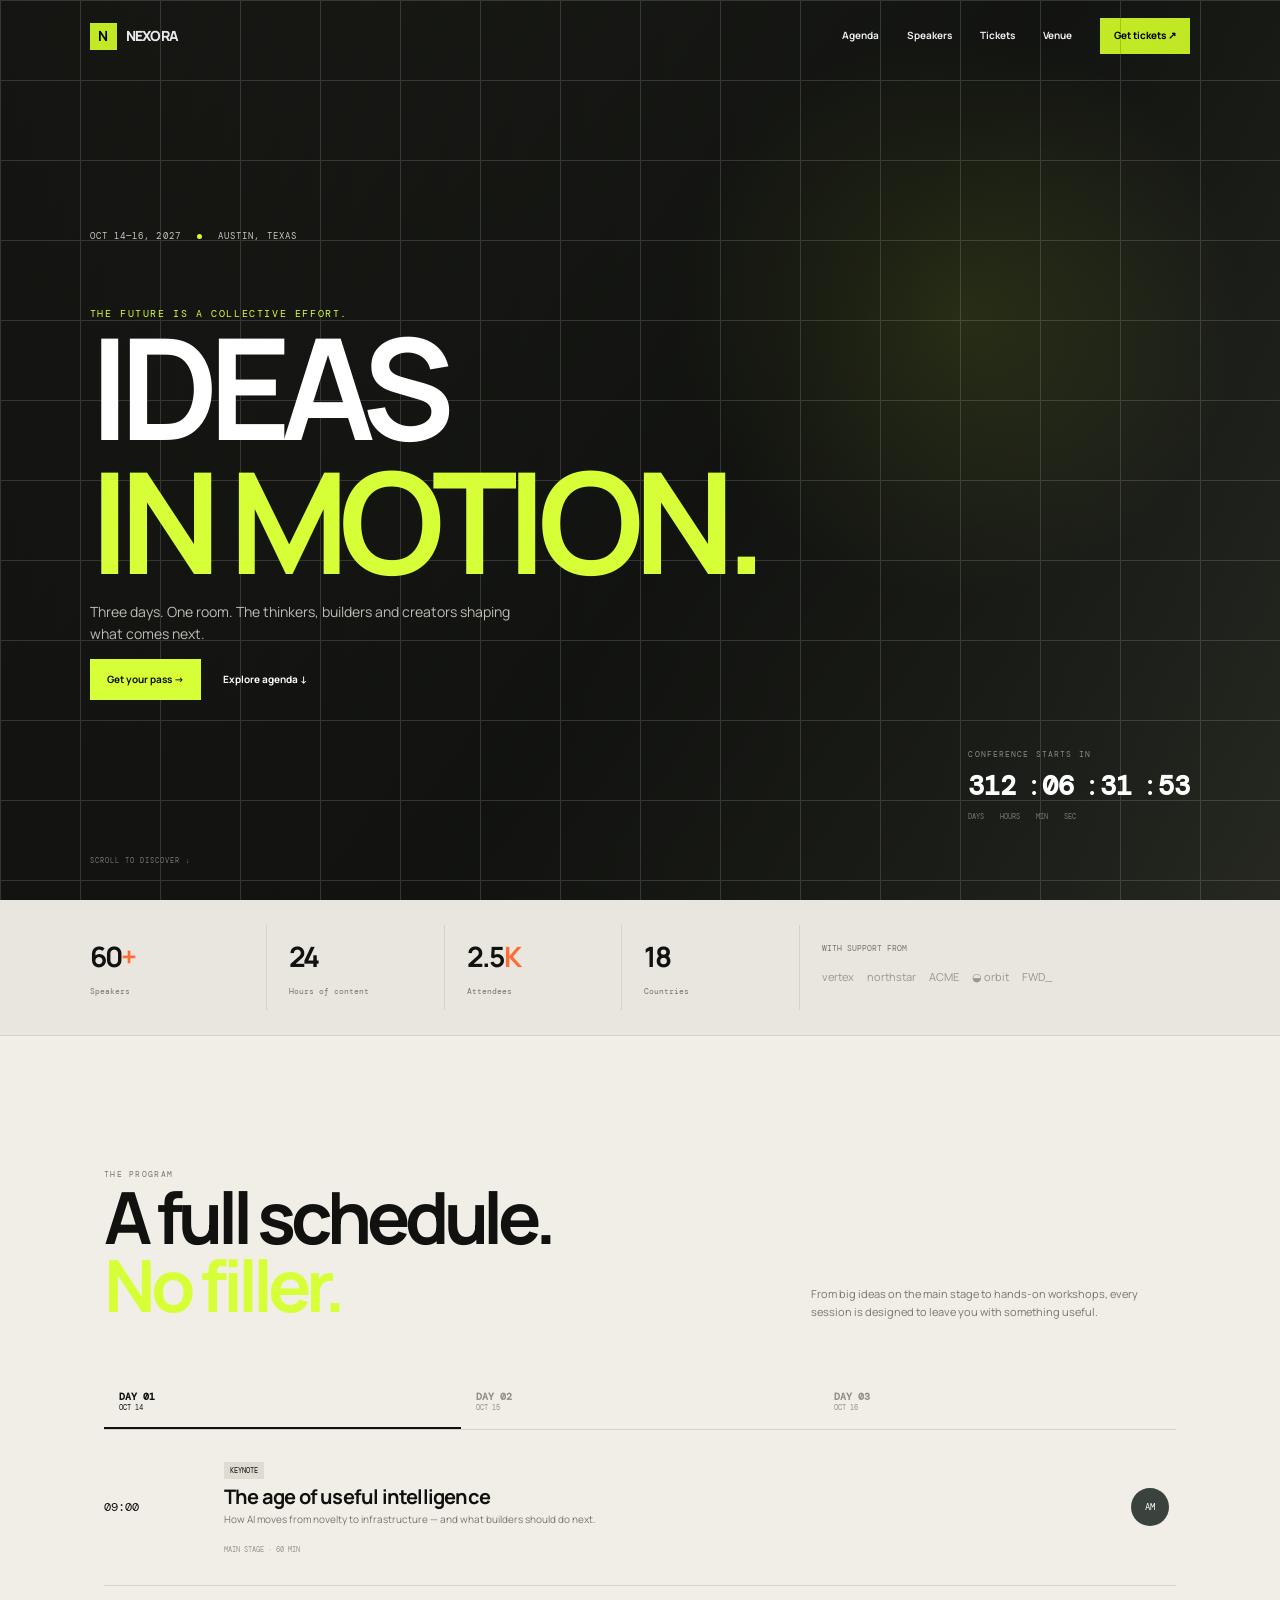
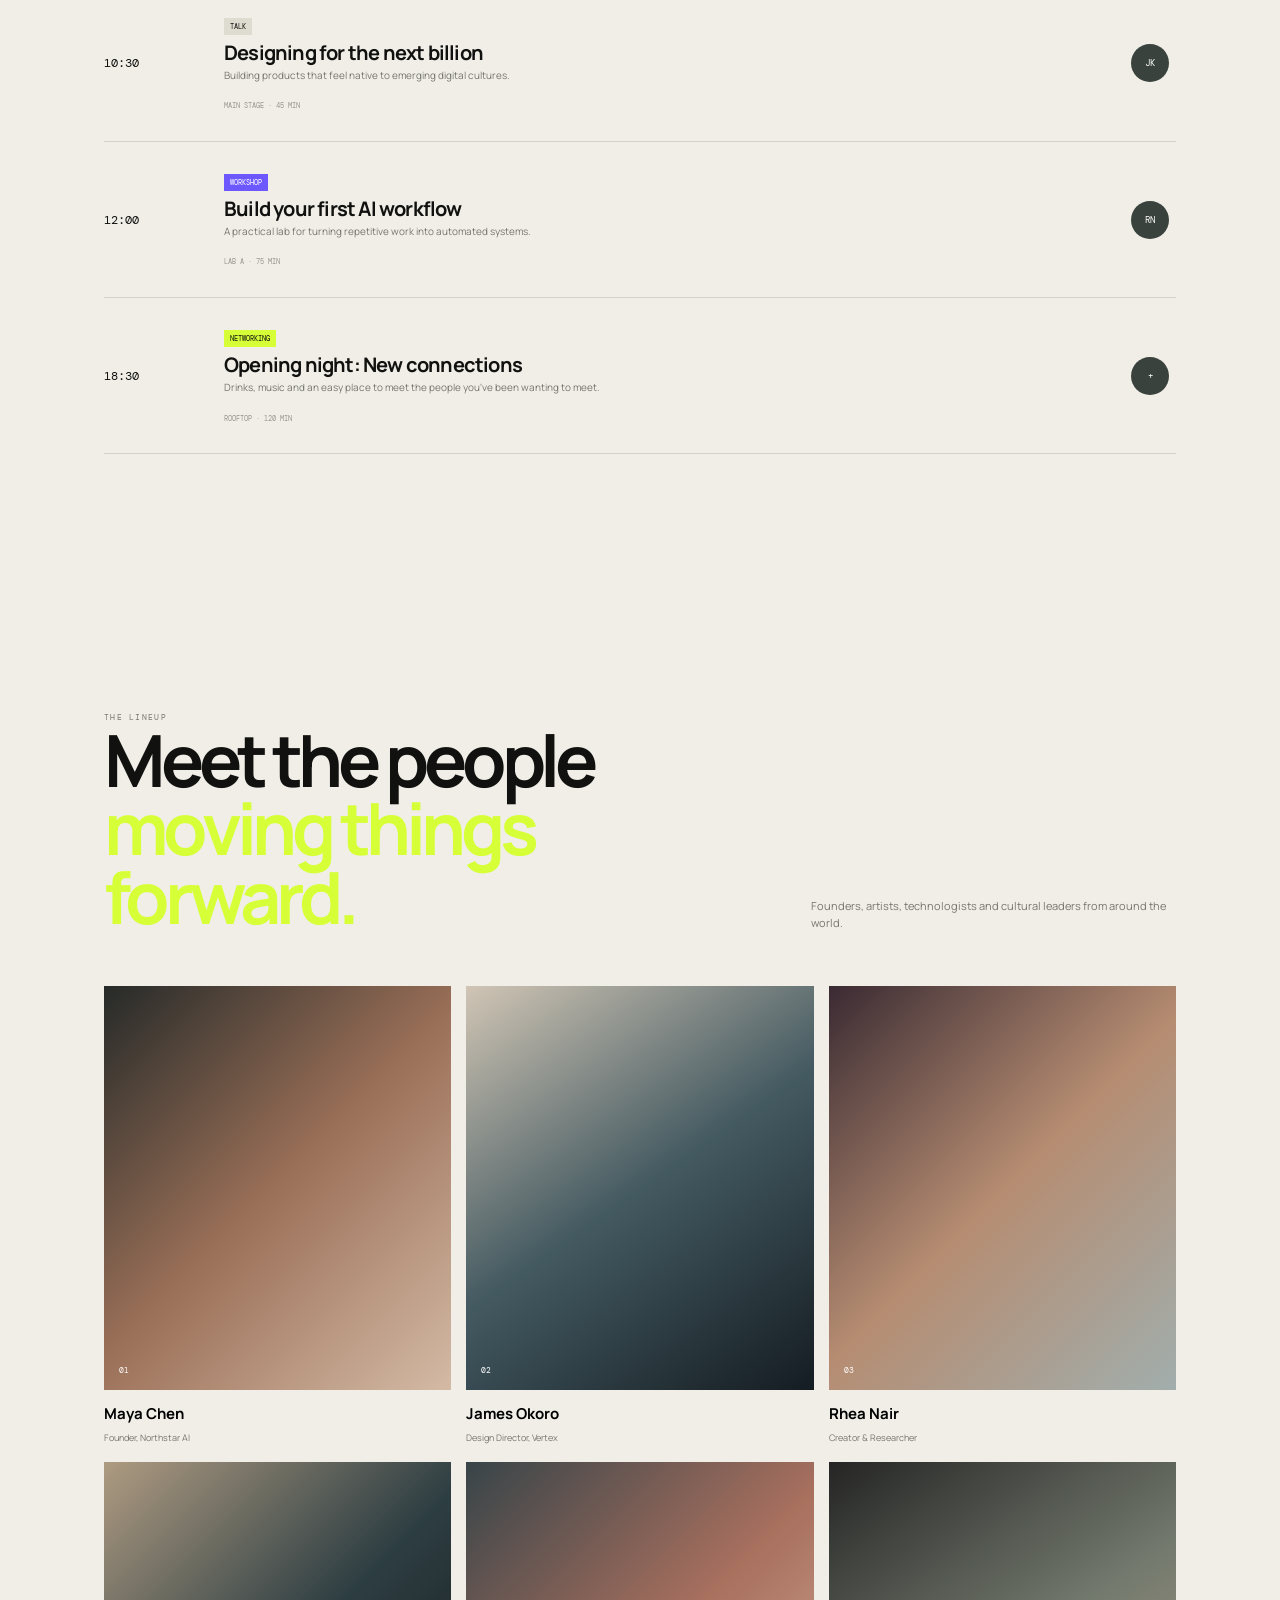
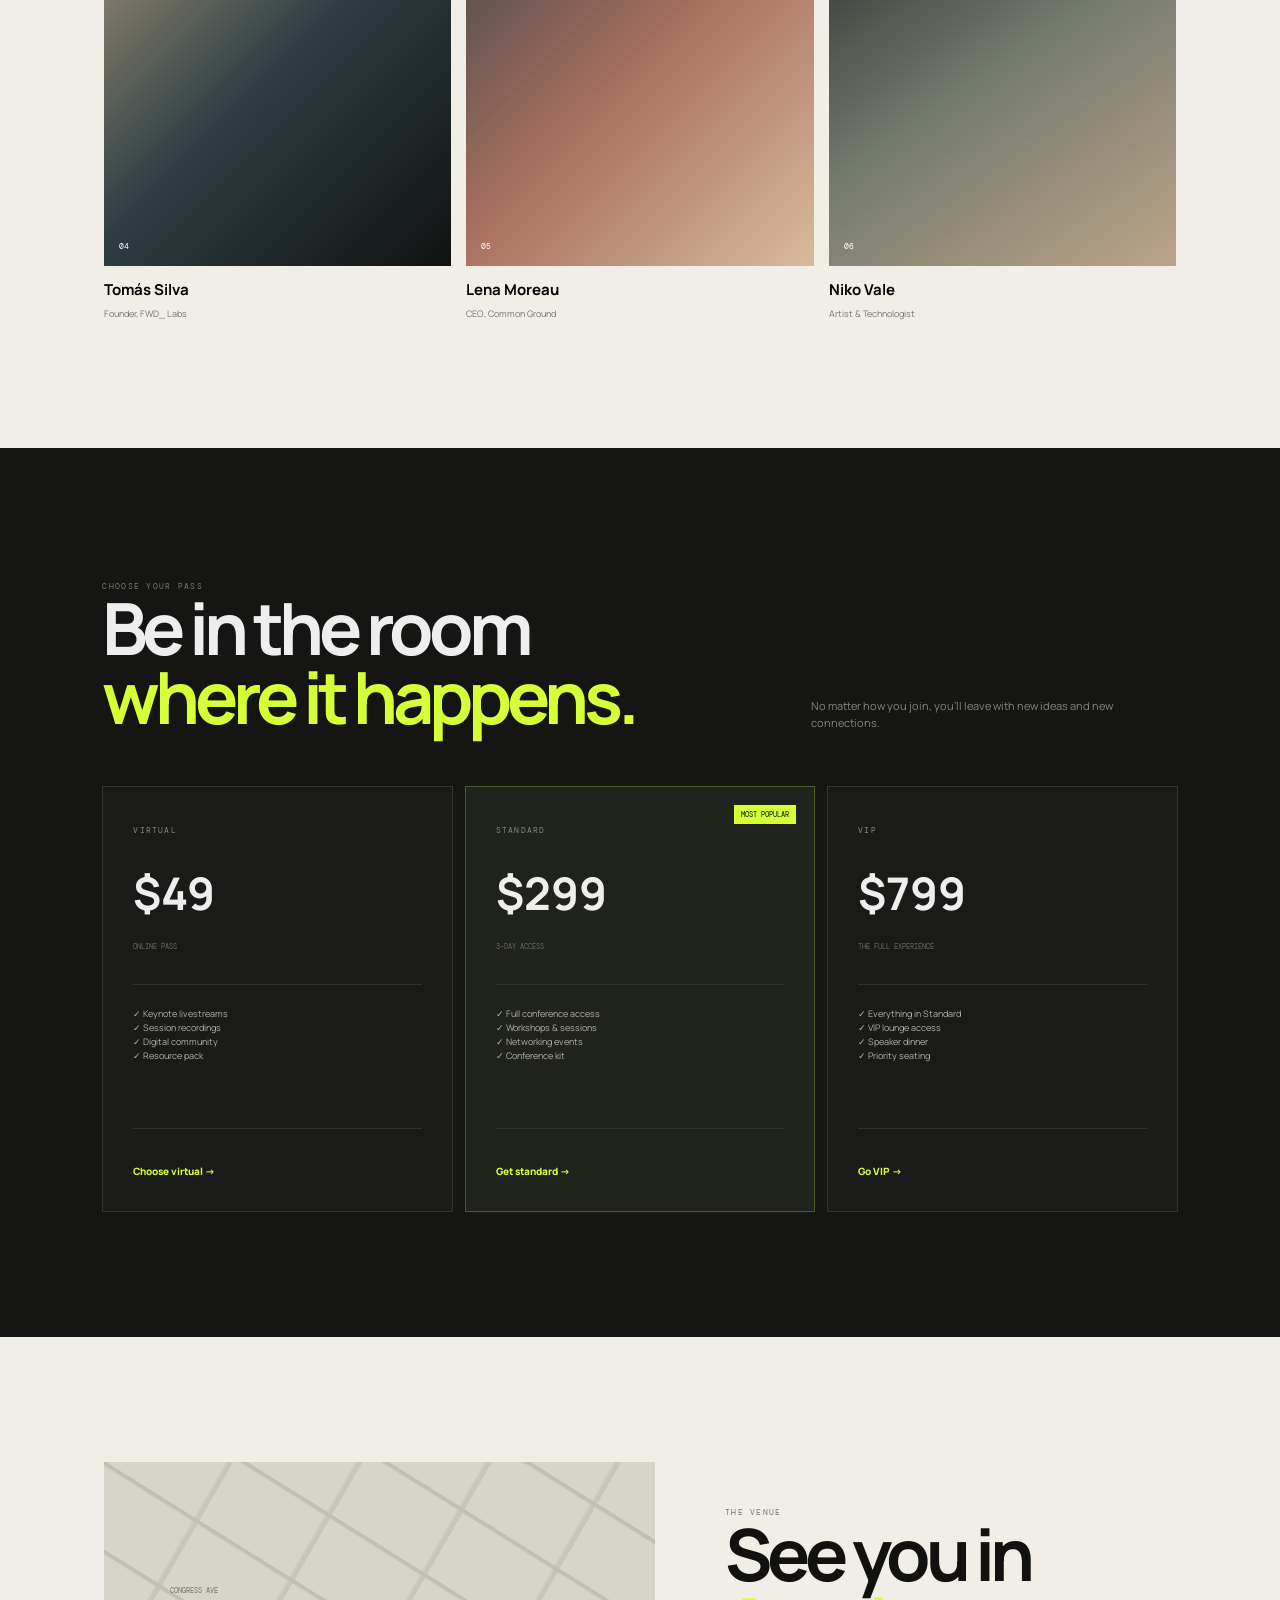
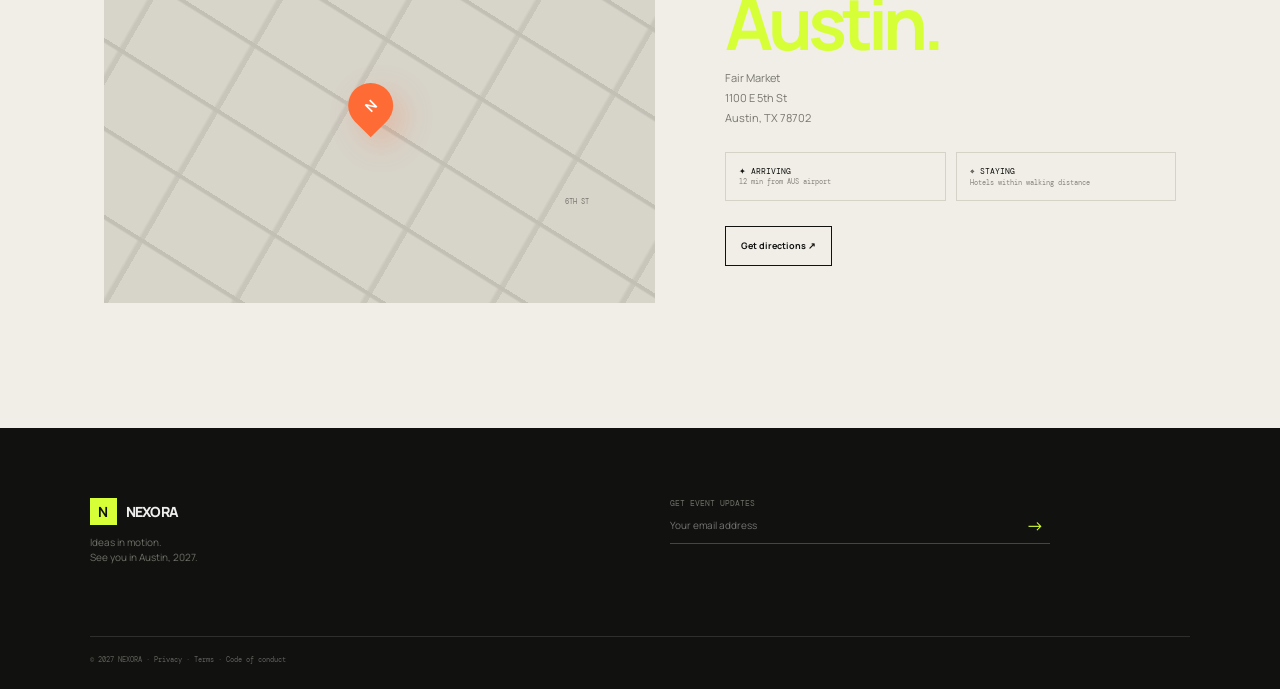
==== index.html @ 2b6a0268 "Add files via upload" ====
<!doctype html><html lang="en"><head>
<meta charset="utf-8"><meta name="viewport" content="width=device-width,initial-scale=1">
<meta name="description" content="NEXORA — premium event and conference landing page template">
<title>NEXORA — Ideas in Motion</title>
<link rel="preconnect" href="https://fonts.googleapis.com"><link rel="preconnect" href="https://fonts.gstatic.com" crossorigin>
<link href="https://fonts.googleapis.com/css2?family=DM+Mono&family=Manrope:wght@400;600;700;800&display=swap" rel="stylesheet">
<link rel="stylesheet" href="css/styles.css"></head><body>
<header><a class="brand" href="#"><b>N</b>NEXORA</a><nav id="nav"><a href="#agenda">Agenda</a><a href="#speakers">Speakers</a><a href="#tickets">Tickets</a><a href="#venue">Venue</a><a class="cta" href="#tickets">Get tickets ↗</a></nav><button id="menu" aria-label="Toggle navigation">☰</button></header>
<main>
<section class="hero"><div class="hero-bg"></div><div class="hero-copy"><div class="meta">OCT 14—16, 2027 <i></i> AUSTIN, TEXAS</div><small class="kicker">THE FUTURE IS A COLLECTIVE EFFORT.</small><h1>IDEAS<br><em>IN MOTION.</em></h1><p>Three days. One room. The thinkers, builders and creators shaping what comes next.</p><div class="actions"><a class="button" href="#tickets">Get your pass →</a><a href="#agenda">Explore agenda ↓</a></div></div><div class="count"><small>CONFERENCE STARTS IN</small><div><b id="d">00</b>:<b id="h">00</b>:<b id="m">00</b>:<b id="s">00</b></div><span>DAYS&nbsp;&nbsp;&nbsp; HOURS&nbsp;&nbsp;&nbsp; MIN&nbsp;&nbsp;&nbsp; SEC</span></div><label class="scroll">SCROLL TO DISCOVER ↓</label></section>

<section class="metrics"><div><b>60<span>+</span></b><small>Speakers</small></div><div><b>24</b><small>Hours of content</small></div><div><b>2.5<span>K</span></b><small>Attendees</small></div><div><b>18</b><small>Countries</small></div><div class="sponsors"><small>WITH SUPPORT FROM</small><p>vertex　 northstar　 ACME　 ◒ orbit　 FWD_</p></div></section>

<section class="section" id="agenda"><div class="heading"><div><small>THE PROGRAM</small><h2>A full schedule.<br><em>No filler.</em></h2></div><p>From big ideas on the main stage to hands-on workshops, every session is designed to leave you with something useful.</p></div>
<div class="tabs"><button class="active" data-day="1">DAY 01 <small>OCT 14</small></button><button data-day="2">DAY 02 <small>OCT 15</small></button><button data-day="3">DAY 03 <small>OCT 16</small></button></div>
<div class="schedule active" data-panel="1"><article><time>09:00</time><div><label>KEYNOTE</label><h3>The age of useful intelligence</h3><p>How AI moves from novelty to infrastructure — and what builders should do next.</p><small>MAIN STAGE · 60 MIN</small></div><i>AM</i></article><article><time>10:30</time><div><label>TALK</label><h3>Designing for the next billion</h3><p>Building products that feel native to emerging digital cultures.</p><small>MAIN STAGE · 45 MIN</small></div><i>JK</i></article><article><time>12:00</time><div><label class="violet">WORKSHOP</label><h3>Build your first AI workflow</h3><p>A practical lab for turning repetitive work into automated systems.</p><small>LAB A · 75 MIN</small></div><i>RN</i></article><article><time>18:30</time><div><label class="lime">NETWORKING</label><h3>Opening night: New connections</h3><p>Drinks, music and an easy place to meet the people you've been wanting to meet.</p><small>ROOFTOP · 120 MIN</small></div><i>+</i></article></div>
<div class="schedule" data-panel="2"><article><time>09:30</time><div><label>KEYNOTE</label><h3>Build what matters</h3><p>A founder's guide to choosing problems worth solving.</p><small>MAIN STAGE · 60 MIN</small></div><i>LM</i></article><article><time>11:00</time><div><label class="violet">WORKSHOP</label><h3>Prototype at the speed of thought</h3><p>From blank canvas to tested concept in one focused session.</p><small>LAB B · 90 MIN</small></div><i>EC</i></article><article><time>14:00</time><div><label>TALK</label><h3>Culture is your product</h3><p>Why the strongest teams design culture as intentionally as interfaces.</p><small>MAIN STAGE · 45 MIN</small></div><i>SD</i></article></div>
<div class="schedule" data-panel="3"><article><time>09:30</time><div><label>KEYNOTE</label><h3>Tomorrow is already here</h3><p>The signals that will define the next decade of technology and society.</p><small>MAIN STAGE · 60 MIN</small></div><i>NV</i></article><article><time>11:30</time><div><label>TALK</label><h3>The creative advantage</h3><p>How creative teams become the strategic engine of modern companies.</p><small>MAIN STAGE · 45 MIN</small></div><i>OP</i></article><article><time>14:30</time><div><label class="violet">WORKSHOP</label><h3>Turn your idea into a launch</h3><p>A tactical session on positioning, distribution and momentum.</p><small>LAB A · 90 MIN</small></div><i>BY</i></article></div></section>

<section class="section" id="speakers"><div class="heading"><div><small>THE LINEUP</small><h2>Meet the people<br><em>moving things forward.</em></h2></div><p>Founders, artists, technologists and cultural leaders from around the world.</p></div>
<div class="speakers"><button data-speaker="maya"><div class="photo p1">01</div><b>Maya Chen</b><small>Founder, Northstar AI</small></button><button data-speaker="james"><div class="photo p2">02</div><b>James Okoro</b><small>Design Director, Vertex</small></button><button data-speaker="rhea"><div class="photo p3">03</div><b>Rhea Nair</b><small>Creator & Researcher</small></button><button data-speaker="tomas"><div class="photo p4">04</div><b>Tomás Silva</b><small>Founder, FWD_ Labs</small></button><button data-speaker="lena"><div class="photo p5">05</div><b>Lena Moreau</b><small>CEO, Common Ground</small></button><button data-speaker="niko"><div class="photo p6">06</div><b>Niko Vale</b><small>Artist & Technologist</small></button></div></section>

<section class="section dark" id="tickets"><div class="heading"><div><small>CHOOSE YOUR PASS</small><h2>Be in the room<br><em>where it happens.</em></h2></div><p>No matter how you join, you'll leave with new ideas and new connections.</p></div><div class="tickets">
<article><small>VIRTUAL</small><strong>$49</strong><em>ONLINE PASS</em><ul><li>✓ Keynote livestreams</li><li>✓ Session recordings</li><li>✓ Digital community</li><li>✓ Resource pack</li></ul><a href="#">Choose virtual →</a></article>
<article class="best"><b>MOST POPULAR</b><small>STANDARD</small><strong>$299</strong><em>3-DAY ACCESS</em><ul><li>✓ Full conference access</li><li>✓ Workshops & sessions</li><li>✓ Networking events</li><li>✓ Conference kit</li></ul><a href="#">Get standard →</a></article>
<article><small>VIP</small><strong>$799</strong><em>THE FULL EXPERIENCE</em><ul><li>✓ Everything in Standard</li><li>✓ VIP lounge access</li><li>✓ Speaker dinner</li><li>✓ Priority seating</li></ul><a href="#">Go VIP →</a></article></div></section>

<section class="section venue" id="venue"><div class="map"><b>N</b><span>CONGRESS AVE</span><span>6TH ST</span></div><div><small>THE VENUE</small><h2>See you in<br><em>Austin.</em></h2><p>Fair Market<br>1100 E 5th St<br>Austin, TX 78702</p><div class="travel"><span>✦ ARRIVING<br><small>12 min from AUS airport</small></span><span>⌖ STAYING<br><small>Hotels within walking distance</small></span></div><a class="outline" href="#">Get directions ↗</a></div></section></main>

<div class="modal" id="modal"><div class="dialog"><button id="close">×</button><div class="modal-photo"></div><div><small>FEATURED SPEAKER</small><h2 id="name"></h2><strong id="role"></strong><p id="bio"></p><a href="#">Connect ↗</a></div></div></div>
<footer><div><a class="brand" href="#"><b>N</b>NEXORA</a><p>Ideas in motion.<br>See you in Austin, 2027.</p></div><form><label>GET EVENT UPDATES</label><div><input type="email" required placeholder="Your email address"><button>→</button></div></form><small>© 2027 NEXORA · Privacy · Terms · Code of conduct</small></footer>
<script src="js/app.js"></script></body></html>
---- css/styles.css ----
/* NEXORA design system — edit these variables to rebrand the template. */
:root{--ink:#11110f;--paper:#f0eee7;--muted:#77766f;--line:#d5d2c8;--acid:#d6ff38;--orange:#ff6b35;--violet:#6d58ff;--display:"Manrope",sans-serif;--mono:"DM Mono",monospace}
*{box-sizing:border-box}html{scroll-behavior:smooth}body{margin:0;background:var(--paper);color:var(--ink);font:14px/1.55 var(--display)}a{color:inherit;text-decoration:none}button,input{font:inherit}button{cursor:pointer}
header{position:fixed;z-index:20;top:0;left:0;right:0;height:72px;padding:0 7vw;display:flex;align-items:center;justify-content:space-between;color:#fff;mix-blend-mode:difference}.brand{display:flex;align-items:center;gap:9px;font-weight:800;letter-spacing:-.05em}.brand b{display:grid;place-items:center;width:27px;height:27px;background:var(--acid);color:var(--ink)}nav{display:flex;align-items:center;gap:28px;font-size:10px;font-weight:700}nav .cta{padding:10px 14px;background:var(--acid);color:var(--ink)}#menu{display:none;background:none;border:0;color:#fff;font-size:22px}
.hero{position:relative;min-height:100svh;padding:110px 7vw 80px;display:flex;align-items:center;color:#fff;overflow:hidden;background:#181914}.hero-bg{position:absolute;inset:0;background:linear-gradient(90deg,#11120fdd,#11120f55),radial-gradient(circle at 75% 35%,#d6ff3830,transparent 25%),linear-gradient(125deg,#2b2d26,#131512 55%,#30332a)}.hero:after{content:"";position:absolute;inset:0;opacity:.14;background:linear-gradient(#fff 1px,transparent 1px),linear-gradient(90deg,#fff 1px,transparent 1px);background-size:80px 80px}.hero-copy,.count,.scroll{position:relative;z-index:2}.hero-copy{max-width:850px}.meta{font:9px var(--mono);letter-spacing:.12em;color:#c8c7c0}.meta i{display:inline-block;width:5px;height:5px;margin:0 10px;border-radius:50%;background:var(--acid)}.kicker{display:block;margin-top:65px;color:var(--acid);font:10px var(--mono);letter-spacing:.16em}h1,h2,h3{line-height:.95;letter-spacing:-.07em;margin:0}h1{font-size:clamp(62px,11vw,160px)}h1 em,h2 em{color:var(--acid);font-style:normal}.hero p{max-width:430px;color:#bbbcb4;font-size:14px}.actions{display:flex;gap:22px;align-items:center;font-size:10px;font-weight:700}.button{display:inline-block;padding:13px 17px;background:var(--acid);color:var(--ink)}.count{position:absolute;right:7vw;bottom:75px}.count small{color:#898a82;font:8px var(--mono);letter-spacing:.14em}.count div{margin-top:6px;font:27px var(--mono)}.count div b{color:#fff}.count div b:not(:last-child){margin-right:10px}.count span{color:#777870;font:7px var(--mono)}.scroll{position:absolute;bottom:35px;left:7vw;color:#777870;font:7px var(--mono);letter-spacing:.15em}
.metrics{display:grid;grid-template-columns:repeat(4,1fr) 2.2fr;padding:25px 7vw;border-bottom:1px solid var(--line);background:#e8e6de}.metrics>div{padding:10px 22px;border-right:1px solid var(--line)}.metrics>div:first-child{padding-left:0}.metrics b{display:block;font-size:28px;letter-spacing:-.06em}.metrics b span{color:var(--orange)}.metrics small{color:var(--muted);font:8px var(--mono)}.sponsors{border:0!important}.sponsors p{color:#99978f;font-size:11px}
.section{max-width:1200px;margin:auto;padding:125px 5vw}.heading{display:grid;grid-template-columns:1.15fr .65fr;gap:60px;align-items:end;margin-bottom:55px}.heading>div>small,.venue>div>small,.dialog>div>small{color:var(--muted);font:8px var(--mono);letter-spacing:.16em}.heading h2,.venue h2{font-size:clamp(42px,6vw,72px)}.heading>p{margin:0;color:#77766f;font-size:11px}.tabs{display:flex;border-bottom:1px solid var(--line)}.tabs button{flex:1;padding:15px;border:0;border-bottom:2px solid transparent;background:none;text-align:left;font:700 10px var(--mono);color:#929089}.tabs button small{display:block;font:7px var(--mono)}.tabs button.active{border-color:var(--ink);color:var(--ink)}.schedule{display:none}.schedule.active{display:block}.schedule article{display:grid;grid-template-columns:95px 1fr 45px;gap:25px;align-items:center;padding:27px 0;border-bottom:1px solid var(--line);transition:.2s}.schedule article:hover{padding-left:10px;background:#e8e6de}.schedule time{font:12px var(--mono)}.schedule label{display:inline-block;padding:4px 6px;background:#dedbd1;font:7px var(--mono)}.schedule label.violet{background:var(--violet);color:#fff}.schedule label.lime{background:var(--acid)}.schedule h3{margin:8px 0 6px;font-size:20px;letter-spacing:-.04em}.schedule p{max-width:620px;margin:0 0 9px;color:#77766f;font-size:10px}.schedule article>div>small{color:#99978f;font:7px var(--mono)}.schedule article>i{display:grid;place-items:center;width:38px;height:38px;border-radius:50%;background:#39423d;color:#fff;font:9px var(--mono);font-style:normal}
.speakers{display:grid;grid-template-columns:repeat(3,1fr);gap:15px}.speakers button{position:relative;padding:0;border:0;background:none;text-align:left}.photo{aspect-ratio:.86;display:flex;align-items:end;padding:15px;margin-bottom:12px;color:#fff;font:8px var(--mono);transition:.3s;filter:saturate(.75)}.speakers button:hover .photo{transform:translateY(-7px);filter:saturate(1)}.p1{background:linear-gradient(135deg,#252a28,#a86e4e,#dbb99d)}.p2{background:linear-gradient(145deg,#d4c5af,#3e5b65,#121d24)}.p3{background:linear-gradient(135deg,#3e2934,#c18a66,#9eafad)}.p4{background:linear-gradient(135deg,#b49a78,#293f45,#111)}.p5{background:linear-gradient(135deg,#34454b,#b86c55,#e0b994)}.p6{background:linear-gradient(145deg,#252525,#727b6b,#c2a37e)}.speakers button>b{display:block;font-size:15px}.speakers button>small{color:#77766f;font-size:9px}
.dark{max-width:none;padding-left:8vw;padding-right:8vw;background:#151614;color:#eee}.dark .heading>p{color:#85857e}.tickets{display:grid;grid-template-columns:repeat(3,1fr);gap:12px}.tickets article{position:relative;padding:30px;border:1px solid #32342e;background:#1a1b18}.tickets article.best{border-color:#d6ff3840;background:#20221c}.best>b{position:absolute;top:18px;right:18px;padding:5px 7px;background:var(--acid);color:var(--ink);font:7px var(--mono)}.tickets article>small{color:#85867d;font:8px var(--mono);letter-spacing:.15em}.tickets strong{display:block;margin:20px 0 4px;font-size:45px}.tickets article>em{color:#65665f;font:7px var(--mono);font-style:normal}.tickets ul{min-height:145px;margin:30px 0;padding:22px 0;border-top:1px solid #30322d;border-bottom:1px solid #30322d;list-style:none;color:#b1b1a8;font-size:9px}.tickets a{color:var(--acid);font-size:10px;font-weight:800}
.venue{display:grid;grid-template-columns:1.1fr .9fr;gap:70px;align-items:center}.map{position:relative;aspect-ratio:1.25;overflow:hidden;background:#d7d4ca;background-image:repeating-linear-gradient(32deg,transparent 0 70px,#c2bfb5 72px 75px),repeating-linear-gradient(120deg,transparent 0 105px,#c8c5bb 108px 112px)}.map b{position:absolute;top:50%;left:50%;transform:translate(-50%,-50%);display:grid;place-items:center;width:45px;height:45px;border-radius:50% 50% 50% 0;rotate:-45deg;background:var(--orange);color:#fff;box-shadow:0 15px 30px #ff6b3540}.map span{position:absolute;color:#77766f;font:7px var(--mono)}.map span:first-of-type{left:12%;top:28%}.map span:last-of-type{right:12%;bottom:22%}.venue p{color:#77766f;font-size:11px;line-height:1.8}.travel{display:grid;grid-template-columns:1fr 1fr;gap:10px;margin:25px 0}.travel span{padding:13px;border:1px solid var(--line);font:8px var(--mono)}.travel small{color:#89877f;font-size:7px}.outline{display:inline-block;padding:12px 15px;border:1px solid var(--ink);font-size:9px;font-weight:700}
.modal{position:fixed;inset:0;z-index:100;display:none;place-items:center;padding:20px;background:#11110fcc;backdrop-filter:blur(10px)}.modal.open{display:grid}.dialog{position:relative;width:min(700px,100%);display:grid;grid-template-columns:.75fr 1fr;gap:30px;padding:25px;background:var(--paper);color:var(--ink)}.dialog button{position:absolute;right:10px;top:10px;width:30px;height:30px;border:0;background:var(--ink);color:#fff;font-size:18px}.modal-photo{min-height:300px;background:linear-gradient(145deg,#2e3633,#c37b5b,#d8c1a5)}.dialog h2{margin:15px 0 8px;font-size:40px}.dialog p{color:#77766f;font-size:11px}.dialog a{color:var(--orange);font-size:10px;font-weight:800}
footer{padding:70px 7vw 25px;background:var(--ink);color:#eee;display:grid;grid-template-columns:1fr 1fr;gap:60px}footer p{color:#6f7069;font-size:10px}footer form{max-width:380px}footer label{display:block;color:#6f7069;font:8px var(--mono)}footer form div{display:flex;border-bottom:1px solid #454640}footer input{flex:1;padding:10px 0;border:0;outline:0;background:none;color:#fff;font-size:10px}footer form button{border:0;background:none;color:var(--acid);font-size:18px}footer>small{grid-column:1/-1;padding-top:18px;border-top:1px solid #2f302c;color:#5f605a;font:7px var(--mono)}
@media(max-width:850px){.metrics{grid-template-columns:repeat(4,1fr)}.sponsors{grid-column:1/-1;padding-left:0!important;border-top:1px solid var(--line)!important}.heading,.venue{grid-template-columns:1fr;gap:25px}.tickets{grid-template-columns:1fr}}
@media(max-width:650px){header{height:62px;padding:0 20px}#menu{display:block}nav{position:fixed;inset:62px 0 0 auto;width:250px;padding:35px 25px;display:flex;flex-direction:column;align-items:flex-start;background:#11110f;color:#fff;transform:translateX(100%);transition:.3s;mix-blend-mode:normal}nav.open{transform:translateX(0)}.hero{min-height:760px;padding:100px 25px}.count{left:25px;right:auto;bottom:80px}.scroll{left:25px}.metrics{grid-template-columns:1fr 1fr;padding:20px 25px}.sponsors{grid-column:1/-1}.section{padding:85px 25px}.schedule article{grid-template-columns:55px 1fr 35px;gap:12px}.schedule h3{font-size:16px}.speakers{grid-template-columns:1fr 1fr}.dialog{grid-template-columns:1fr}.modal-photo{min-height:190px}footer{grid-template-columns:1fr}.footer-bottom{display:block}}@media(max-width:390px){h1{font-size:55px}.count{font-size:22px}.schedule article{grid-template-columns:45px 1fr}.schedule article>i{display:none}}
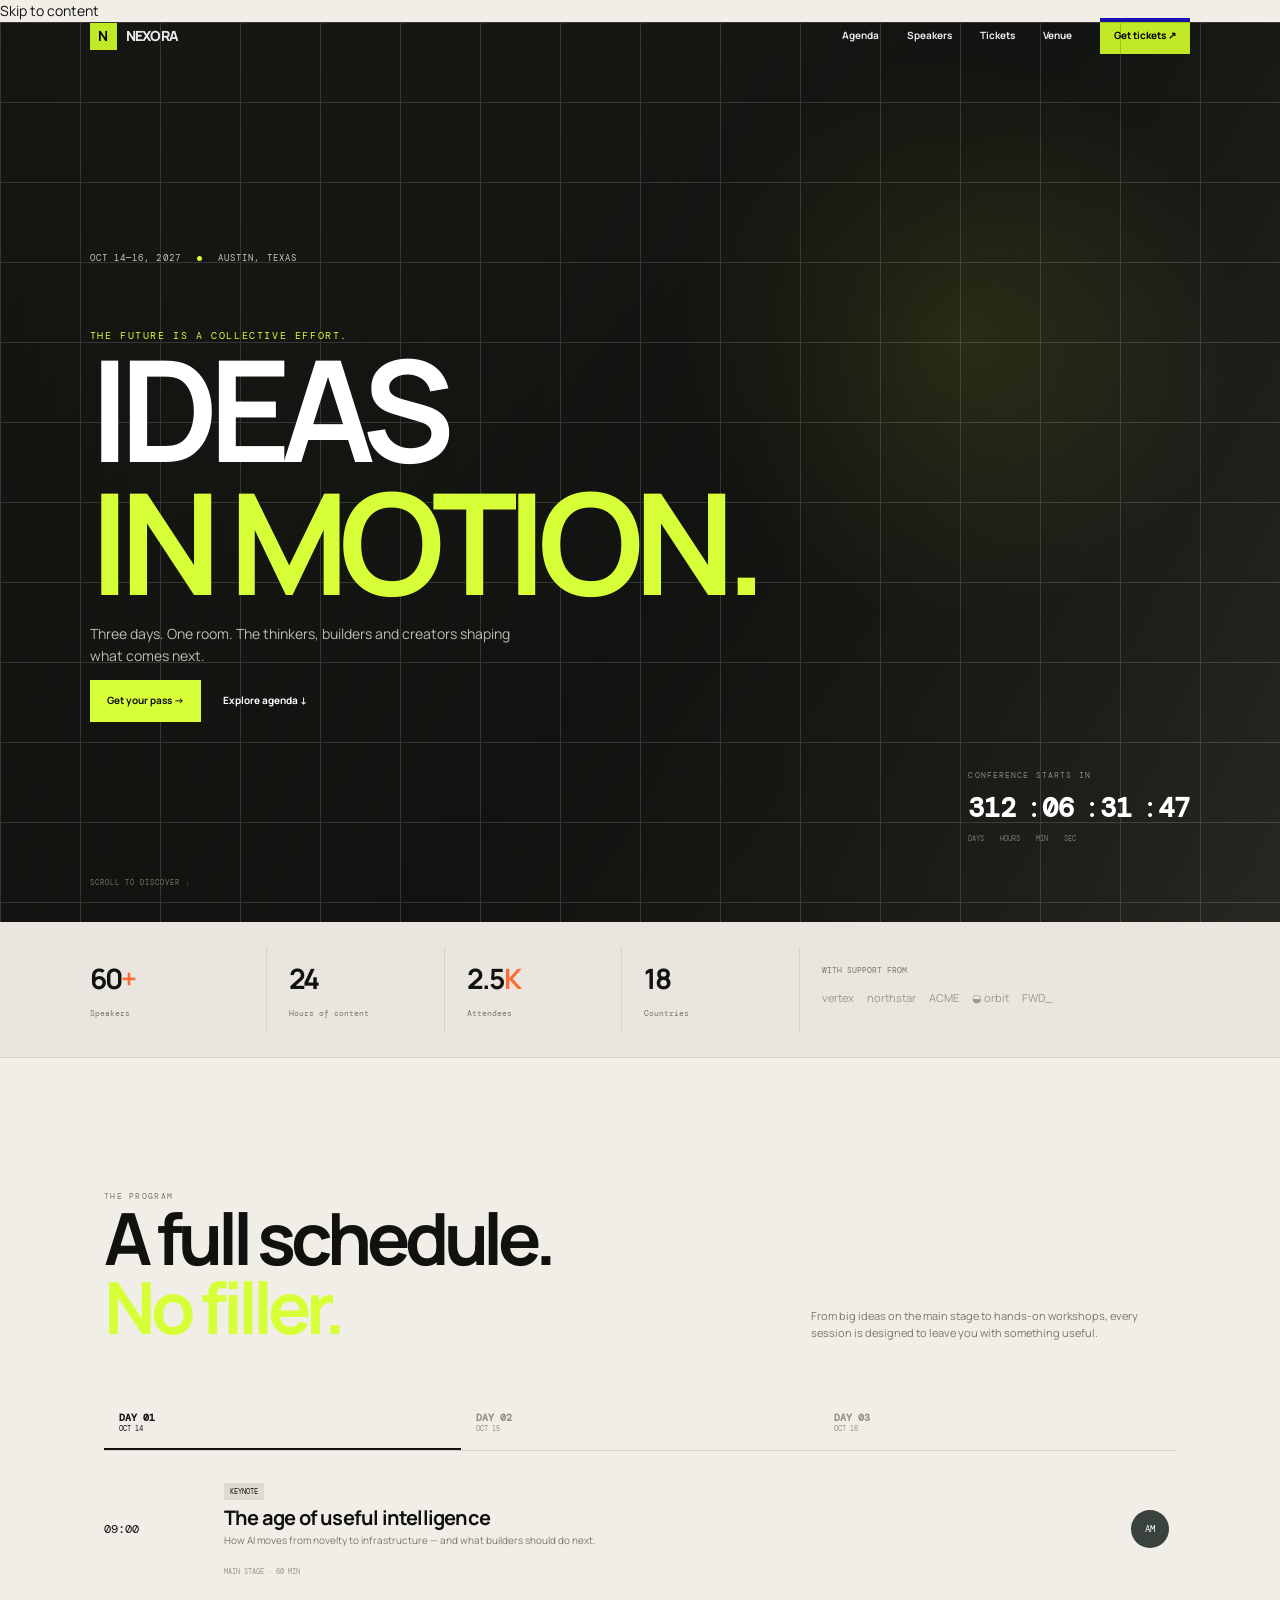
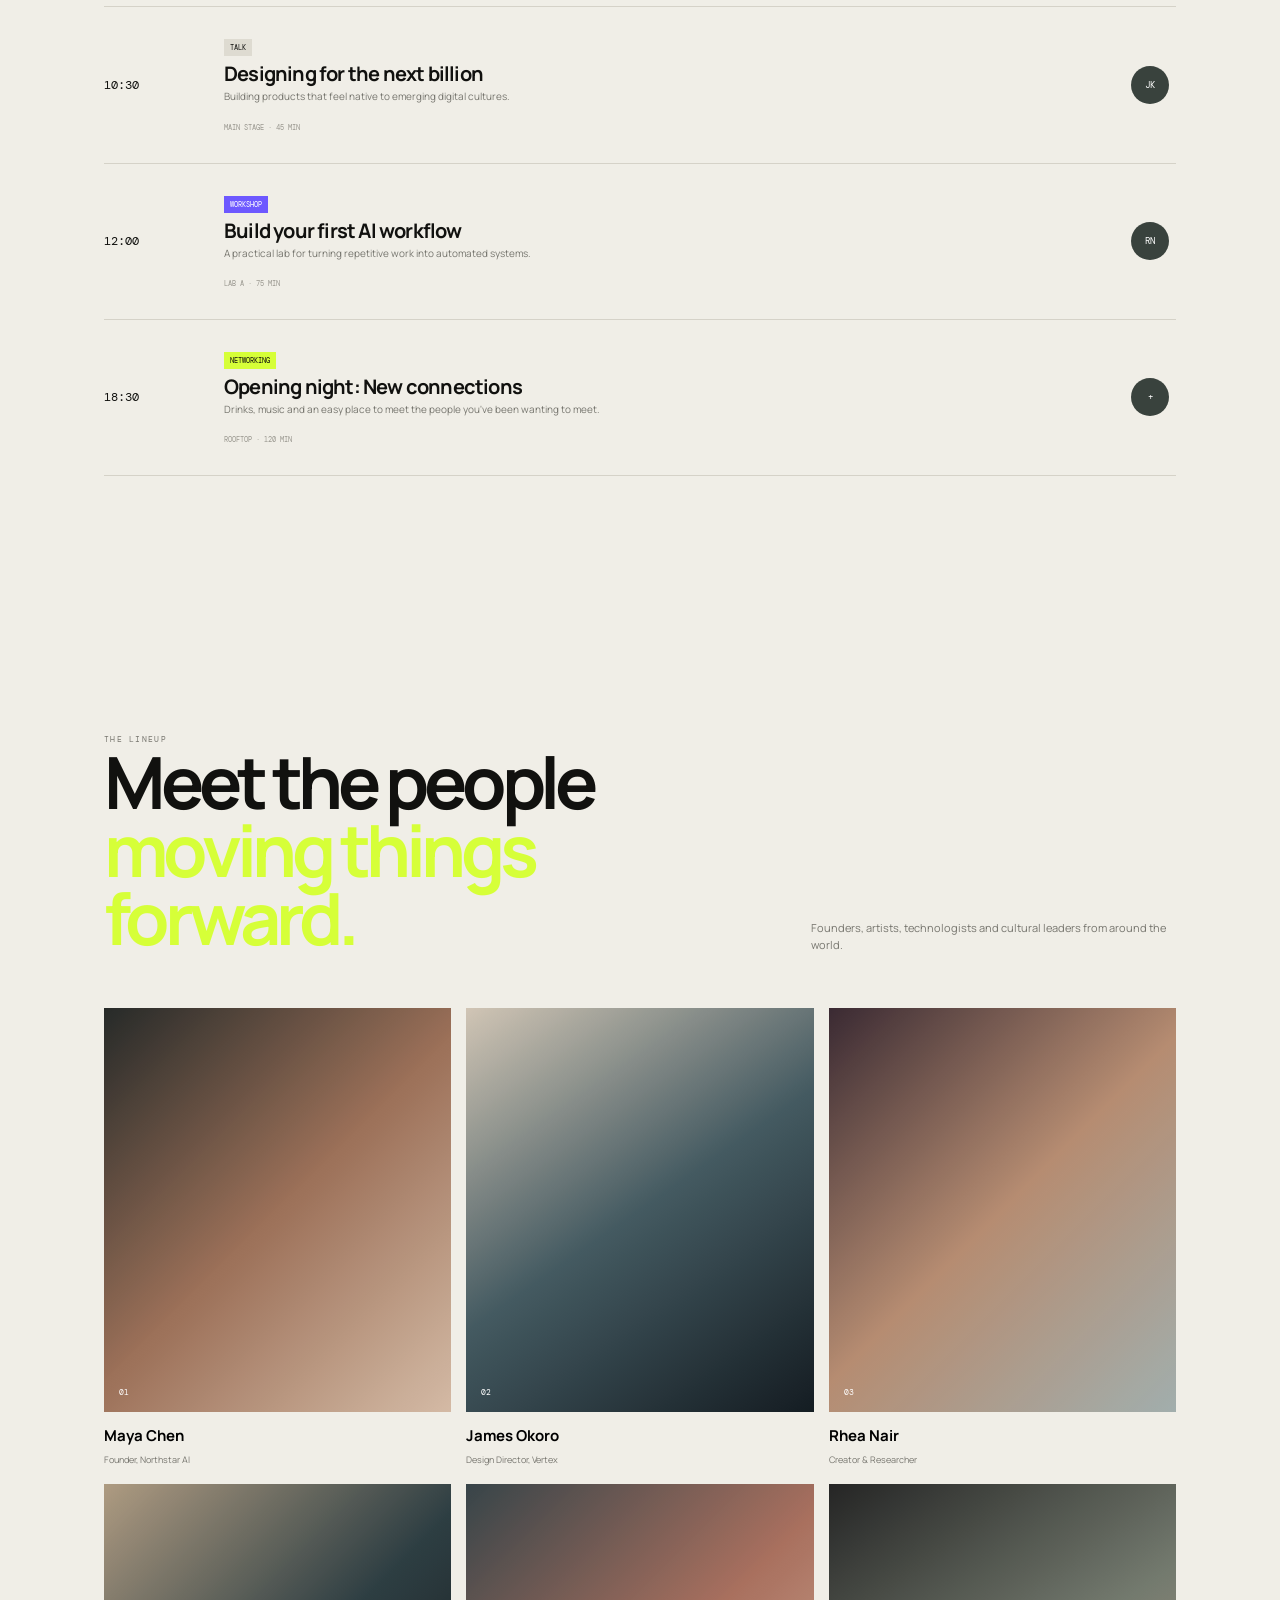
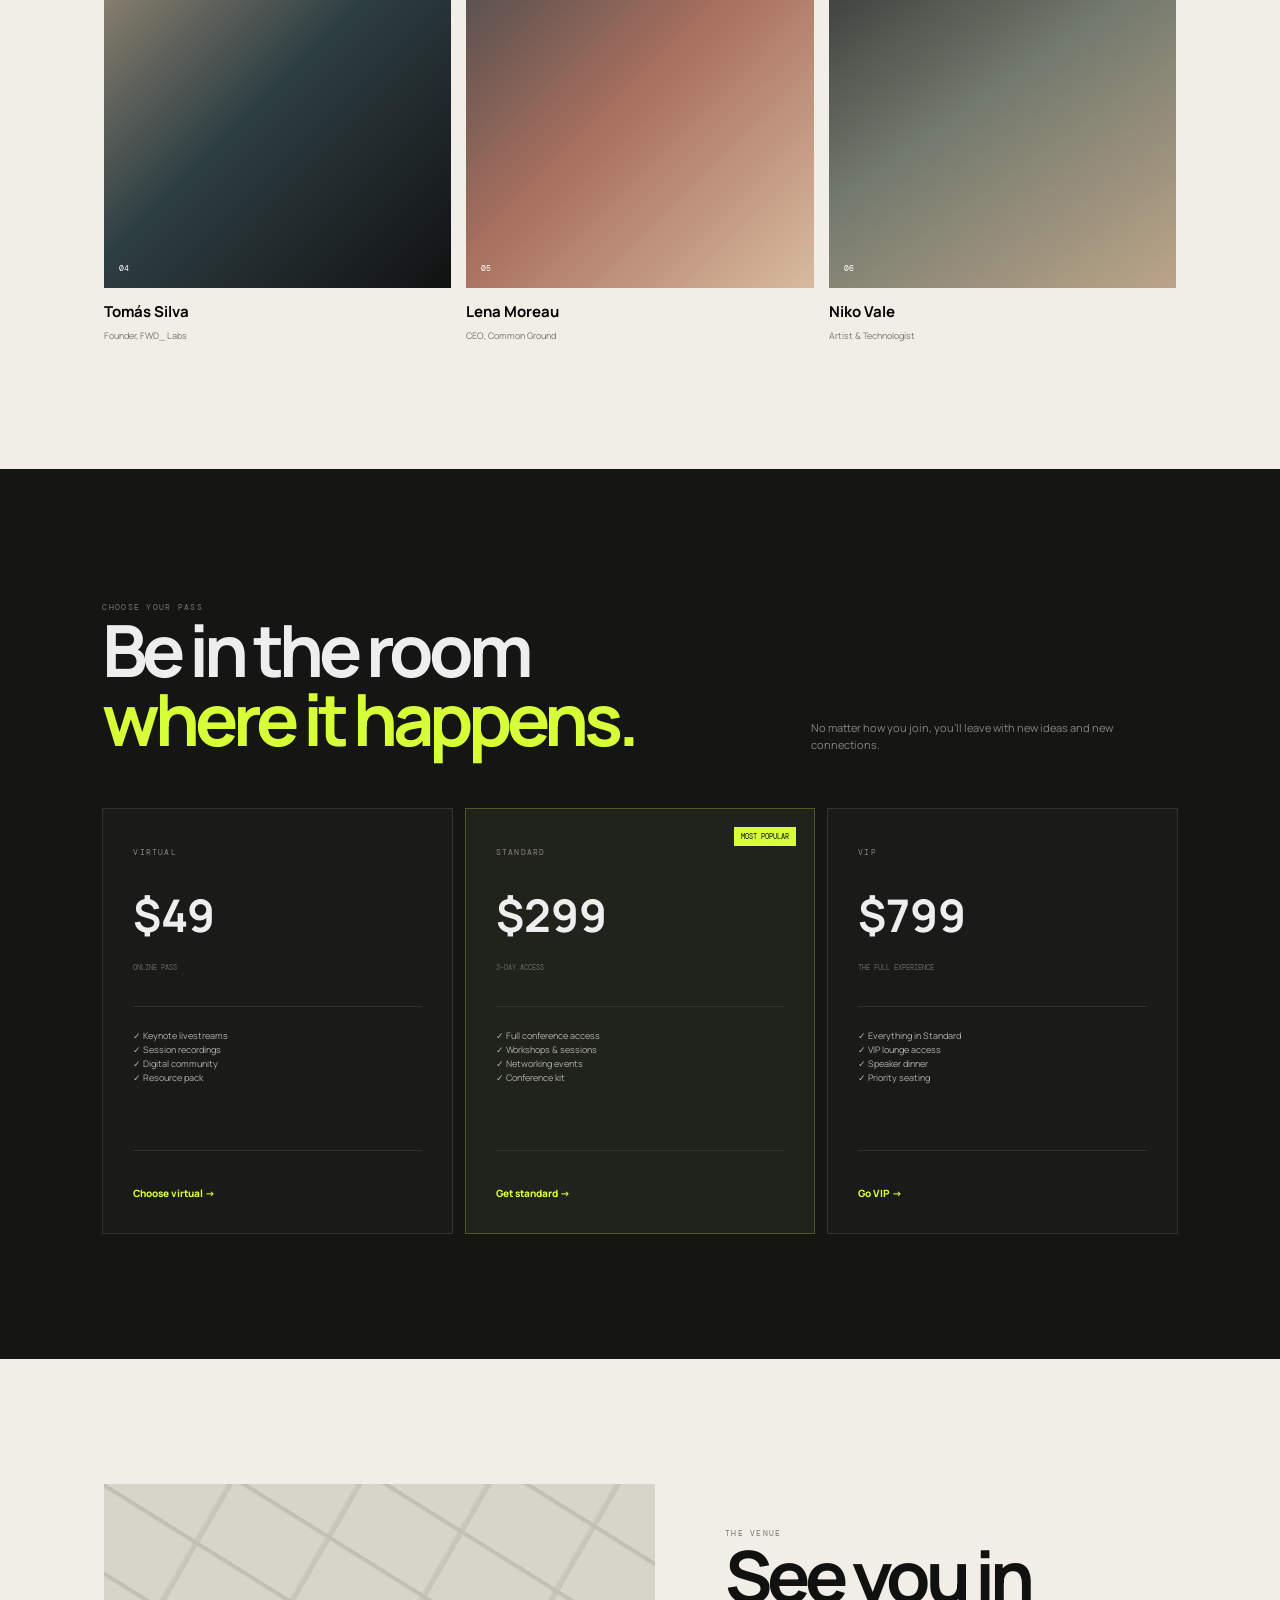
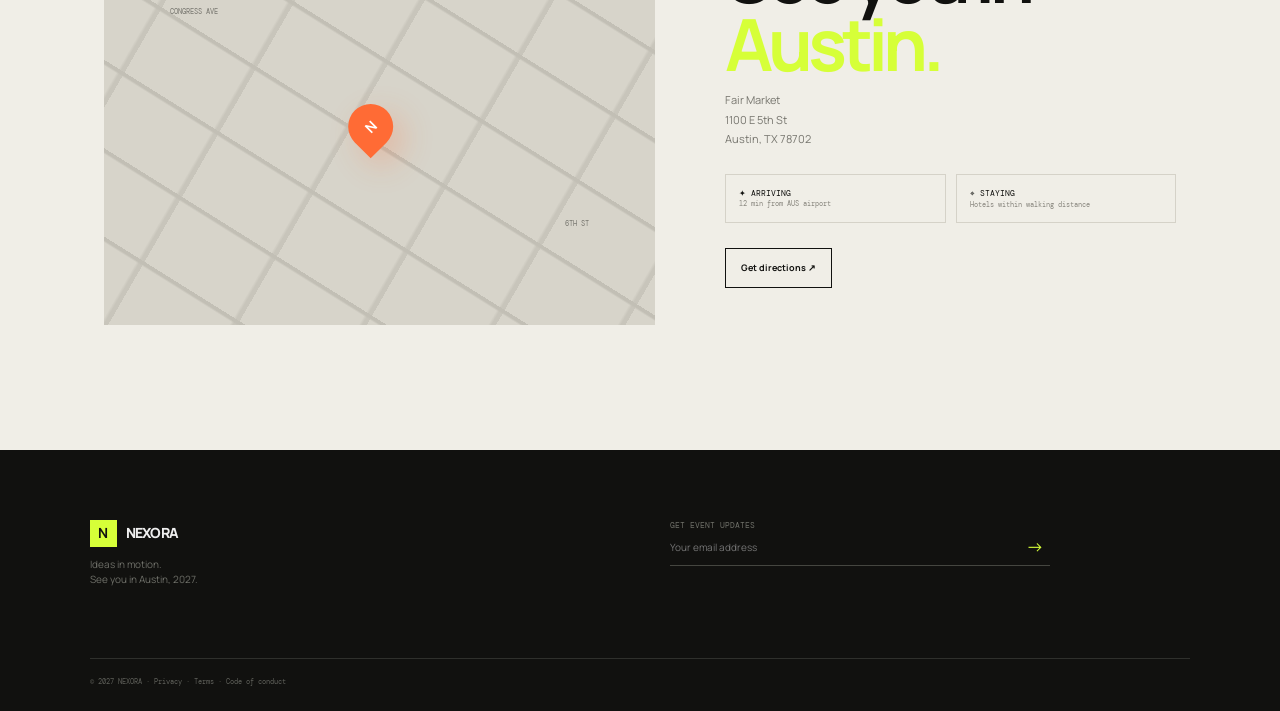
==== commit cc4705bd: "Phase 2: improve Nexora SEO and accessibility" ====
--- a/index.html
+++ b/index.html
@@ -1,32 +1,43 @@
 <!doctype html><html lang="en"><head>
 <meta charset="utf-8"><meta name="viewport" content="width=device-width,initial-scale=1">
-<meta name="description" content="NEXORA — premium event and conference landing page template">
+<meta name="description" content="NEXORA — premium event and conference landing page template for conferences, summits and creative events.">
+<meta name="robots" content="index,follow">
+<link rel="canonical" href="https://dev-muhadz.github.io/nexora-event-conference-template/">
+<meta property="og:type" content="website">
+<meta property="og:title" content="NEXORA — Ideas in Motion">
+<meta property="og:description" content="A premium responsive event and conference landing page template built with HTML5, CSS3 and Vanilla JavaScript.">
+<meta property="og:url" content="https://dev-muhadz.github.io/nexora-event-conference-template/">
+<meta property="og:site_name" content="NEXORA">
+<meta name="twitter:card" content="summary">
+<meta name="twitter:title" content="NEXORA — Ideas in Motion">
+<meta name="twitter:description" content="A premium responsive event and conference landing page template built with HTML5, CSS3 and Vanilla JavaScript.">
 <title>NEXORA — Ideas in Motion</title>
 <link rel="preconnect" href="https://fonts.googleapis.com"><link rel="preconnect" href="https://fonts.gstatic.com" crossorigin>
 <link href="https://fonts.googleapis.com/css2?family=DM+Mono&family=Manrope:wght@400;600;700;800&display=swap" rel="stylesheet">
 <link rel="stylesheet" href="css/styles.css"></head><body>
-<header><a class="brand" href="#"><b>N</b>NEXORA</a><nav id="nav"><a href="#agenda">Agenda</a><a href="#speakers">Speakers</a><a href="#tickets">Tickets</a><a href="#venue">Venue</a><a class="cta" href="#tickets">Get tickets ↗</a></nav><button id="menu" aria-label="Toggle navigation">☰</button></header>
-<main>
-<section class="hero"><div class="hero-bg"></div><div class="hero-copy"><div class="meta">OCT 14—16, 2027 <i></i> AUSTIN, TEXAS</div><small class="kicker">THE FUTURE IS A COLLECTIVE EFFORT.</small><h1>IDEAS<br><em>IN MOTION.</em></h1><p>Three days. One room. The thinkers, builders and creators shaping what comes next.</p><div class="actions"><a class="button" href="#tickets">Get your pass →</a><a href="#agenda">Explore agenda ↓</a></div></div><div class="count"><small>CONFERENCE STARTS IN</small><div><b id="d">00</b>:<b id="h">00</b>:<b id="m">00</b>:<b id="s">00</b></div><span>DAYS&nbsp;&nbsp;&nbsp; HOURS&nbsp;&nbsp;&nbsp; MIN&nbsp;&nbsp;&nbsp; SEC</span></div><label class="scroll">SCROLL TO DISCOVER ↓</label></section>
+<a class="skip-link" href="#main-content">Skip to content</a>
+<header><a class="brand" href="#top" aria-label="NEXORA home"><b>N</b>NEXORA</a><nav id="nav"><a href="#agenda">Agenda</a><a href="#speakers">Speakers</a><a href="#tickets">Tickets</a><a href="#venue">Venue</a><a class="cta" href="#tickets">Get tickets ↗</a></nav><button id="menu" type="button" aria-label="Open navigation" aria-controls="nav" aria-expanded="false">☰</button></header>
+<main id="main-content">
+<section class="hero" id="top" aria-labelledby="hero-title"><div class="hero-bg" aria-hidden="true"></div><div class="hero-copy"><div class="meta">OCT 14—16, 2027 <i aria-hidden="true"></i> AUSTIN, TEXAS</div><small class="kicker">THE FUTURE IS A COLLECTIVE EFFORT.</small><h1 id="hero-title">IDEAS<br><em>IN MOTION.</em></h1><p>Three days. One room. The thinkers, builders and creators shaping what comes next.</p><div class="actions"><a class="button" href="#tickets">Get your pass →</a><a href="#agenda">Explore agenda ↓</a></div></div><div class="count" aria-live="polite"><small>CONFERENCE STARTS IN</small><div><b id="d">00</b>:<b id="h">00</b>:<b id="m">00</b>:<b id="s">00</b></div><span>DAYS&nbsp;&nbsp;&nbsp; HOURS&nbsp;&nbsp;&nbsp; MIN&nbsp;&nbsp;&nbsp; SEC</span></div><span class="scroll" aria-hidden="true">SCROLL TO DISCOVER ↓</span></section>
 
-<section class="metrics"><div><b>60<span>+</span></b><small>Speakers</small></div><div><b>24</b><small>Hours of content</small></div><div><b>2.5<span>K</span></b><small>Attendees</small></div><div><b>18</b><small>Countries</small></div><div class="sponsors"><small>WITH SUPPORT FROM</small><p>vertex　 northstar　 ACME　 ◒ orbit　 FWD_</p></div></section>
+<section class="metrics" aria-label="Event highlights"><div><b>60<span>+</span></b><small>Speakers</small></div><div><b>24</b><small>Hours of content</small></div><div><b>2.5<span>K</span></b><small>Attendees</small></div><div><b>18</b><small>Countries</small></div><div class="sponsors"><small>WITH SUPPORT FROM</small><p>vertex　 northstar　 ACME　 ◒ orbit　 FWD_</p></div></section>
 
 <section class="section" id="agenda"><div class="heading"><div><small>THE PROGRAM</small><h2>A full schedule.<br><em>No filler.</em></h2></div><p>From big ideas on the main stage to hands-on workshops, every session is designed to leave you with something useful.</p></div>
-<div class="tabs"><button class="active" data-day="1">DAY 01 <small>OCT 14</small></button><button data-day="2">DAY 02 <small>OCT 15</small></button><button data-day="3">DAY 03 <small>OCT 16</small></button></div>
-<div class="schedule active" data-panel="1"><article><time>09:00</time><div><label>KEYNOTE</label><h3>The age of useful intelligence</h3><p>How AI moves from novelty to infrastructure — and what builders should do next.</p><small>MAIN STAGE · 60 MIN</small></div><i>AM</i></article><article><time>10:30</time><div><label>TALK</label><h3>Designing for the next billion</h3><p>Building products that feel native to emerging digital cultures.</p><small>MAIN STAGE · 45 MIN</small></div><i>JK</i></article><article><time>12:00</time><div><label class="violet">WORKSHOP</label><h3>Build your first AI workflow</h3><p>A practical lab for turning repetitive work into automated systems.</p><small>LAB A · 75 MIN</small></div><i>RN</i></article><article><time>18:30</time><div><label class="lime">NETWORKING</label><h3>Opening night: New connections</h3><p>Drinks, music and an easy place to meet the people you've been wanting to meet.</p><small>ROOFTOP · 120 MIN</small></div><i>+</i></article></div>
-<div class="schedule" data-panel="2"><article><time>09:30</time><div><label>KEYNOTE</label><h3>Build what matters</h3><p>A founder's guide to choosing problems worth solving.</p><small>MAIN STAGE · 60 MIN</small></div><i>LM</i></article><article><time>11:00</time><div><label class="violet">WORKSHOP</label><h3>Prototype at the speed of thought</h3><p>From blank canvas to tested concept in one focused session.</p><small>LAB B · 90 MIN</small></div><i>EC</i></article><article><time>14:00</time><div><label>TALK</label><h3>Culture is your product</h3><p>Why the strongest teams design culture as intentionally as interfaces.</p><small>MAIN STAGE · 45 MIN</small></div><i>SD</i></article></div>
-<div class="schedule" data-panel="3"><article><time>09:30</time><div><label>KEYNOTE</label><h3>Tomorrow is already here</h3><p>The signals that will define the next decade of technology and society.</p><small>MAIN STAGE · 60 MIN</small></div><i>NV</i></article><article><time>11:30</time><div><label>TALK</label><h3>The creative advantage</h3><p>How creative teams become the strategic engine of modern companies.</p><small>MAIN STAGE · 45 MIN</small></div><i>OP</i></article><article><time>14:30</time><div><label class="violet">WORKSHOP</label><h3>Turn your idea into a launch</h3><p>A tactical session on positioning, distribution and momentum.</p><small>LAB A · 90 MIN</small></div><i>BY</i></article></div></section>
+<div class="tabs" role="tablist" aria-label="Conference days"><button class="active" type="button" role="tab" aria-selected="true" data-day="1">DAY 01 <small>OCT 14</small></button><button type="button" role="tab" aria-selected="false" data-day="2">DAY 02 <small>OCT 15</small></button><button type="button" role="tab" aria-selected="false" data-day="3">DAY 03 <small>OCT 16</small></button></div>
+<div class="schedule active" role="tabpanel" data-panel="1"><article><time>09:00</time><div><label>KEYNOTE</label><h3>The age of useful intelligence</h3><p>How AI moves from novelty to infrastructure — and what builders should do next.</p><small>MAIN STAGE · 60 MIN</small></div><i aria-hidden="true">AM</i></article><article><time>10:30</time><div><label>TALK</label><h3>Designing for the next billion</h3><p>Building products that feel native to emerging digital cultures.</p><small>MAIN STAGE · 45 MIN</small></div><i aria-hidden="true">JK</i></article><article><time>12:00</time><div><label class="violet">WORKSHOP</label><h3>Build your first AI workflow</h3><p>A practical lab for turning repetitive work into automated systems.</p><small>LAB A · 75 MIN</small></div><i aria-hidden="true">RN</i></article><article><time>18:30</time><div><label class="lime">NETWORKING</label><h3>Opening night: New connections</h3><p>Drinks, music and an easy place to meet the people you've been wanting to meet.</p><small>ROOFTOP · 120 MIN</small></div><i aria-hidden="true">+</i></article></div>
+<div class="schedule" role="tabpanel" data-panel="2"><article><time>09:30</time><div><label>KEYNOTE</label><h3>Build what matters</h3><p>A founder's guide to choosing problems worth solving.</p><small>MAIN STAGE · 60 MIN</small></div><i aria-hidden="true">LM</i></article><article><time>11:00</time><div><label class="violet">WORKSHOP</label><h3>Prototype at the speed of thought</h3><p>From blank canvas to tested concept in one focused session.</p><small>LAB B · 90 MIN</small></div><i aria-hidden="true">EC</i></article><article><time>14:00</time><div><label>TALK</label><h3>Culture is your product</h3><p>Why the strongest teams design culture as intentionally as interfaces.</p><small>MAIN STAGE · 45 MIN</small></div><i aria-hidden="true">SD</i></article></div>
+<div class="schedule" role="tabpanel" data-panel="3"><article><time>09:30</time><div><label>KEYNOTE</label><h3>Tomorrow is already here</h3><p>The signals that will define the next decade of technology and society.</p><small>MAIN STAGE · 60 MIN</small></div><i aria-hidden="true">NV</i></article><article><time>11:30</time><div><label>TALK</label><h3>The creative advantage</h3><p>How creative teams become the strategic engine of modern companies.</p><small>MAIN STAGE · 45 MIN</small></div><i aria-hidden="true">OP</i></article><article><time>14:30</time><div><label class="violet">WORKSHOP</label><h3>Turn your idea into a launch</h3><p>A tactical session on positioning, distribution and momentum.</p><small>LAB A · 90 MIN</small></div><i aria-hidden="true">BY</i></article></div></section>
 
 <section class="section" id="speakers"><div class="heading"><div><small>THE LINEUP</small><h2>Meet the people<br><em>moving things forward.</em></h2></div><p>Founders, artists, technologists and cultural leaders from around the world.</p></div>
-<div class="speakers"><button data-speaker="maya"><div class="photo p1">01</div><b>Maya Chen</b><small>Founder, Northstar AI</small></button><button data-speaker="james"><div class="photo p2">02</div><b>James Okoro</b><small>Design Director, Vertex</small></button><button data-speaker="rhea"><div class="photo p3">03</div><b>Rhea Nair</b><small>Creator & Researcher</small></button><button data-speaker="tomas"><div class="photo p4">04</div><b>Tomás Silva</b><small>Founder, FWD_ Labs</small></button><button data-speaker="lena"><div class="photo p5">05</div><b>Lena Moreau</b><small>CEO, Common Ground</small></button><button data-speaker="niko"><div class="photo p6">06</div><b>Niko Vale</b><small>Artist & Technologist</small></button></div></section>
+<div class="speakers"><button type="button" data-speaker="maya"><div class="photo p1" aria-hidden="true">01</div><b>Maya Chen</b><small>Founder, Northstar AI</small></button><button type="button" data-speaker="james"><div class="photo p2" aria-hidden="true">02</div><b>James Okoro</b><small>Design Director, Vertex</small></button><button type="button" data-speaker="rhea"><div class="photo p3" aria-hidden="true">03</div><b>Rhea Nair</b><small>Creator & Researcher</small></button><button type="button" data-speaker="tomas"><div class="photo p4" aria-hidden="true">04</div><b>Tomás Silva</b><small>Founder, FWD_ Labs</small></button><button type="button" data-speaker="lena"><div class="photo p5" aria-hidden="true">05</div><b>Lena Moreau</b><small>CEO, Common Ground</small></button><button type="button" data-speaker="niko"><div class="photo p6" aria-hidden="true">06</div><b>Niko Vale</b><small>Artist & Technologist</small></button></div></section>
 
 <section class="section dark" id="tickets"><div class="heading"><div><small>CHOOSE YOUR PASS</small><h2>Be in the room<br><em>where it happens.</em></h2></div><p>No matter how you join, you'll leave with new ideas and new connections.</p></div><div class="tickets">
-<article><small>VIRTUAL</small><strong>$49</strong><em>ONLINE PASS</em><ul><li>✓ Keynote livestreams</li><li>✓ Session recordings</li><li>✓ Digital community</li><li>✓ Resource pack</li></ul><a href="#">Choose virtual →</a></article>
-<article class="best"><b>MOST POPULAR</b><small>STANDARD</small><strong>$299</strong><em>3-DAY ACCESS</em><ul><li>✓ Full conference access</li><li>✓ Workshops & sessions</li><li>✓ Networking events</li><li>✓ Conference kit</li></ul><a href="#">Get standard →</a></article>
-<article><small>VIP</small><strong>$799</strong><em>THE FULL EXPERIENCE</em><ul><li>✓ Everything in Standard</li><li>✓ VIP lounge access</li><li>✓ Speaker dinner</li><li>✓ Priority seating</li></ul><a href="#">Go VIP →</a></article></div></section>
+<article><small>VIRTUAL</small><strong>$49</strong><em>ONLINE PASS</em><ul><li>✓ Keynote livestreams</li><li>✓ Session recordings</li><li>✓ Digital community</li><li>✓ Resource pack</li></ul><a href="#tickets">Choose virtual →</a></article>
+<article class="best"><b>MOST POPULAR</b><small>STANDARD</small><strong>$299</strong><em>3-DAY ACCESS</em><ul><li>✓ Full conference access</li><li>✓ Workshops & sessions</li><li>✓ Networking events</li><li>✓ Conference kit</li></ul><a href="#tickets">Get standard →</a></article>
+<article><small>VIP</small><strong>$799</strong><em>THE FULL EXPERIENCE</em><ul><li>✓ Everything in Standard</li><li>✓ VIP lounge access</li><li>✓ Speaker dinner</li><li>✓ Priority seating</li></ul><a href="#tickets">Go VIP →</a></article></div></section>
 
-<section class="section venue" id="venue"><div class="map"><b>N</b><span>CONGRESS AVE</span><span>6TH ST</span></div><div><small>THE VENUE</small><h2>See you in<br><em>Austin.</em></h2><p>Fair Market<br>1100 E 5th St<br>Austin, TX 78702</p><div class="travel"><span>✦ ARRIVING<br><small>12 min from AUS airport</small></span><span>⌖ STAYING<br><small>Hotels within walking distance</small></span></div><a class="outline" href="#">Get directions ↗</a></div></section></main>
+<section class="section venue" id="venue"><div class="map" aria-label="Illustrated map placeholder"><b aria-hidden="true">N</b><span>CONGRESS AVE</span><span>6TH ST</span></div><div><small>THE VENUE</small><h2>See you in<br><em>Austin.</em></h2><p>Fair Market<br>1100 E 5th St<br>Austin, TX 78702</p><div class="travel"><span>✦ ARRIVING<br><small>12 min from AUS airport</small></span><span>⌖ STAYING<br><small>Hotels within walking distance</small></span></div><a class="outline" href="#venue">Get directions ↗</a></div></section></main>
 
-<div class="modal" id="modal"><div class="dialog"><button id="close">×</button><div class="modal-photo"></div><div><small>FEATURED SPEAKER</small><h2 id="name"></h2><strong id="role"></strong><p id="bio"></p><a href="#">Connect ↗</a></div></div></div>
-<footer><div><a class="brand" href="#"><b>N</b>NEXORA</a><p>Ideas in motion.<br>See you in Austin, 2027.</p></div><form><label>GET EVENT UPDATES</label><div><input type="email" required placeholder="Your email address"><button>→</button></div></form><small>© 2027 NEXORA · Privacy · Terms · Code of conduct</small></footer>
+<div class="modal" id="modal" role="dialog" aria-modal="true" aria-labelledby="name" aria-describedby="bio"><div class="dialog"><button id="close" type="button" aria-label="Close speaker details">×</button><div class="modal-photo" aria-hidden="true"></div><div><small>FEATURED SPEAKER</small><h2 id="name"></h2><strong id="role"></strong><p id="bio"></p><a href="#speakers">Back to speakers ↗</a></div></div></div>
+<footer><div><a class="brand" href="#top" aria-label="NEXORA home"><b>N</b>NEXORA</a><p>Ideas in motion.<br>See you in Austin, 2027.</p></div><form><label for="email">GET EVENT UPDATES</label><div><input id="email" name="email" type="email" autocomplete="email" required placeholder="Your email address"><button type="submit" aria-label="Subscribe to event updates">→</button></div></form><small>© 2027 NEXORA · Privacy · Terms · Code of conduct</small></footer>
 <script src="js/app.js"></script></body></html>
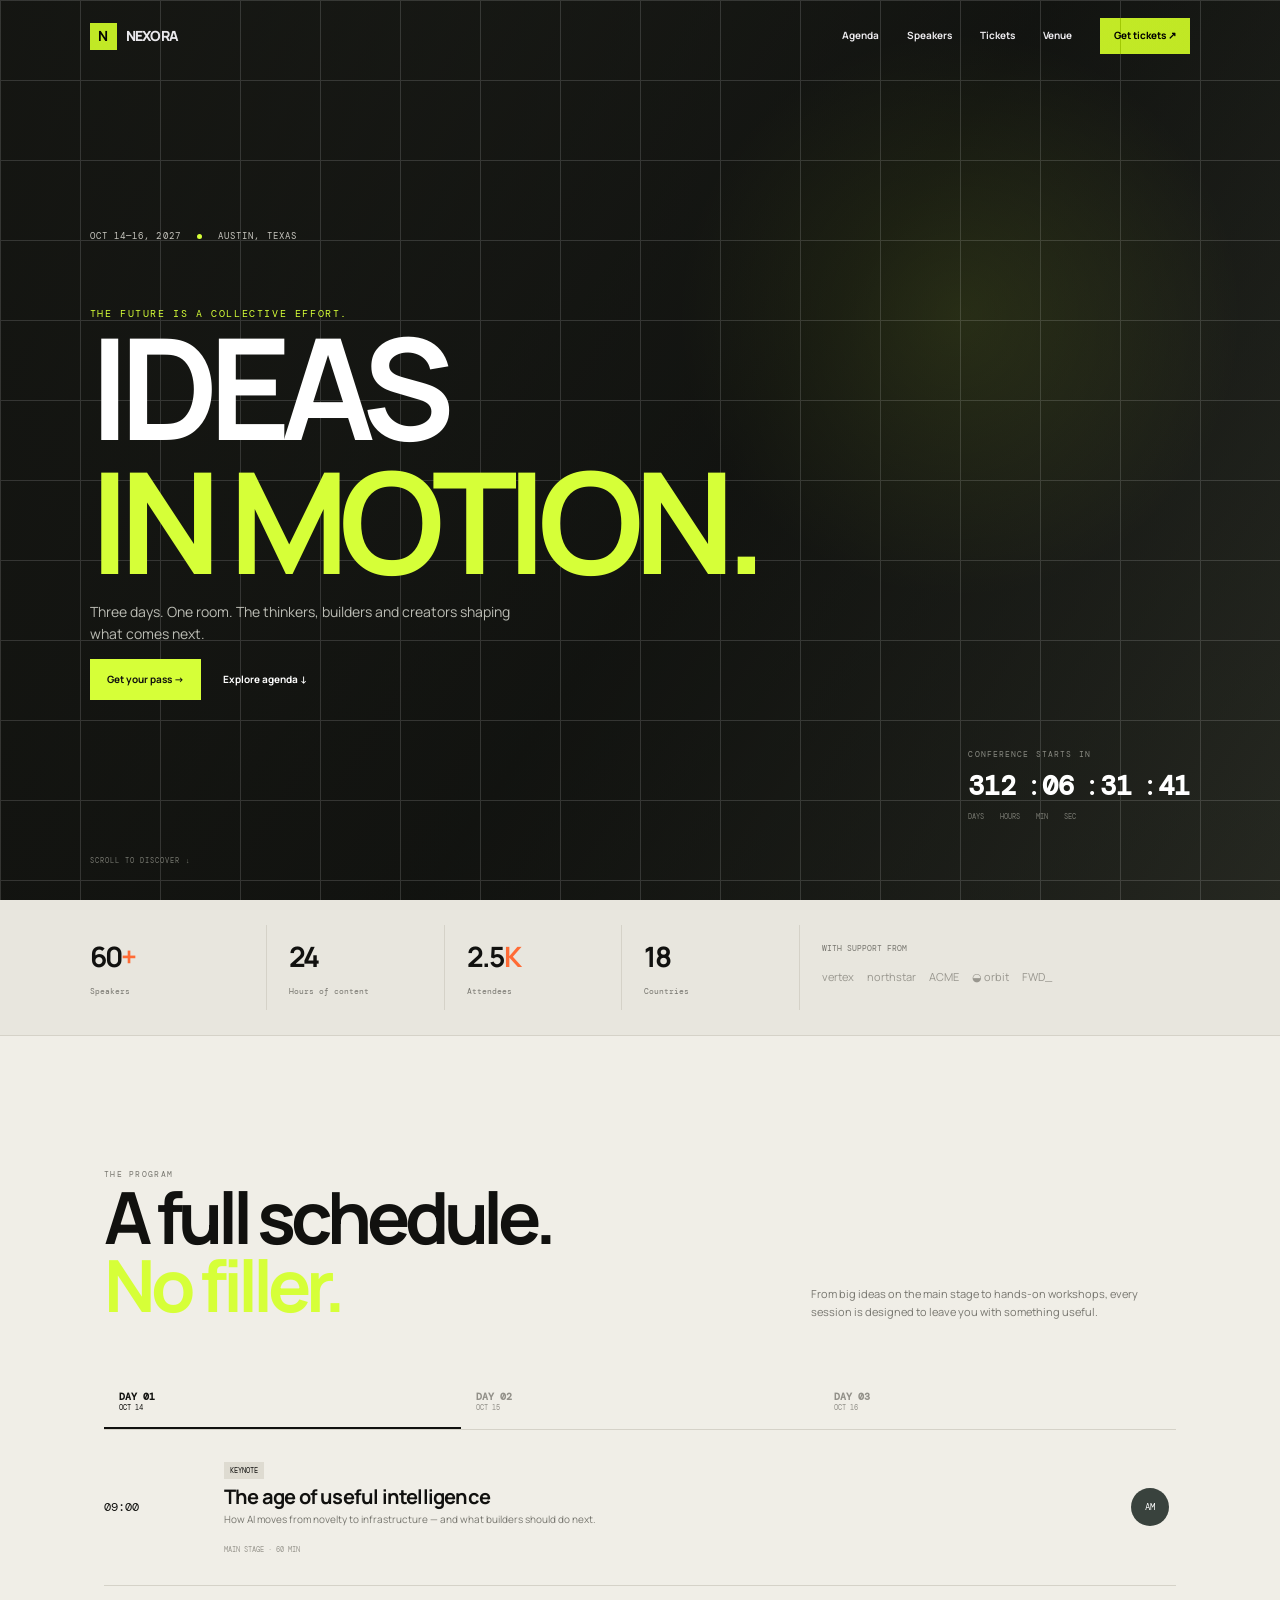
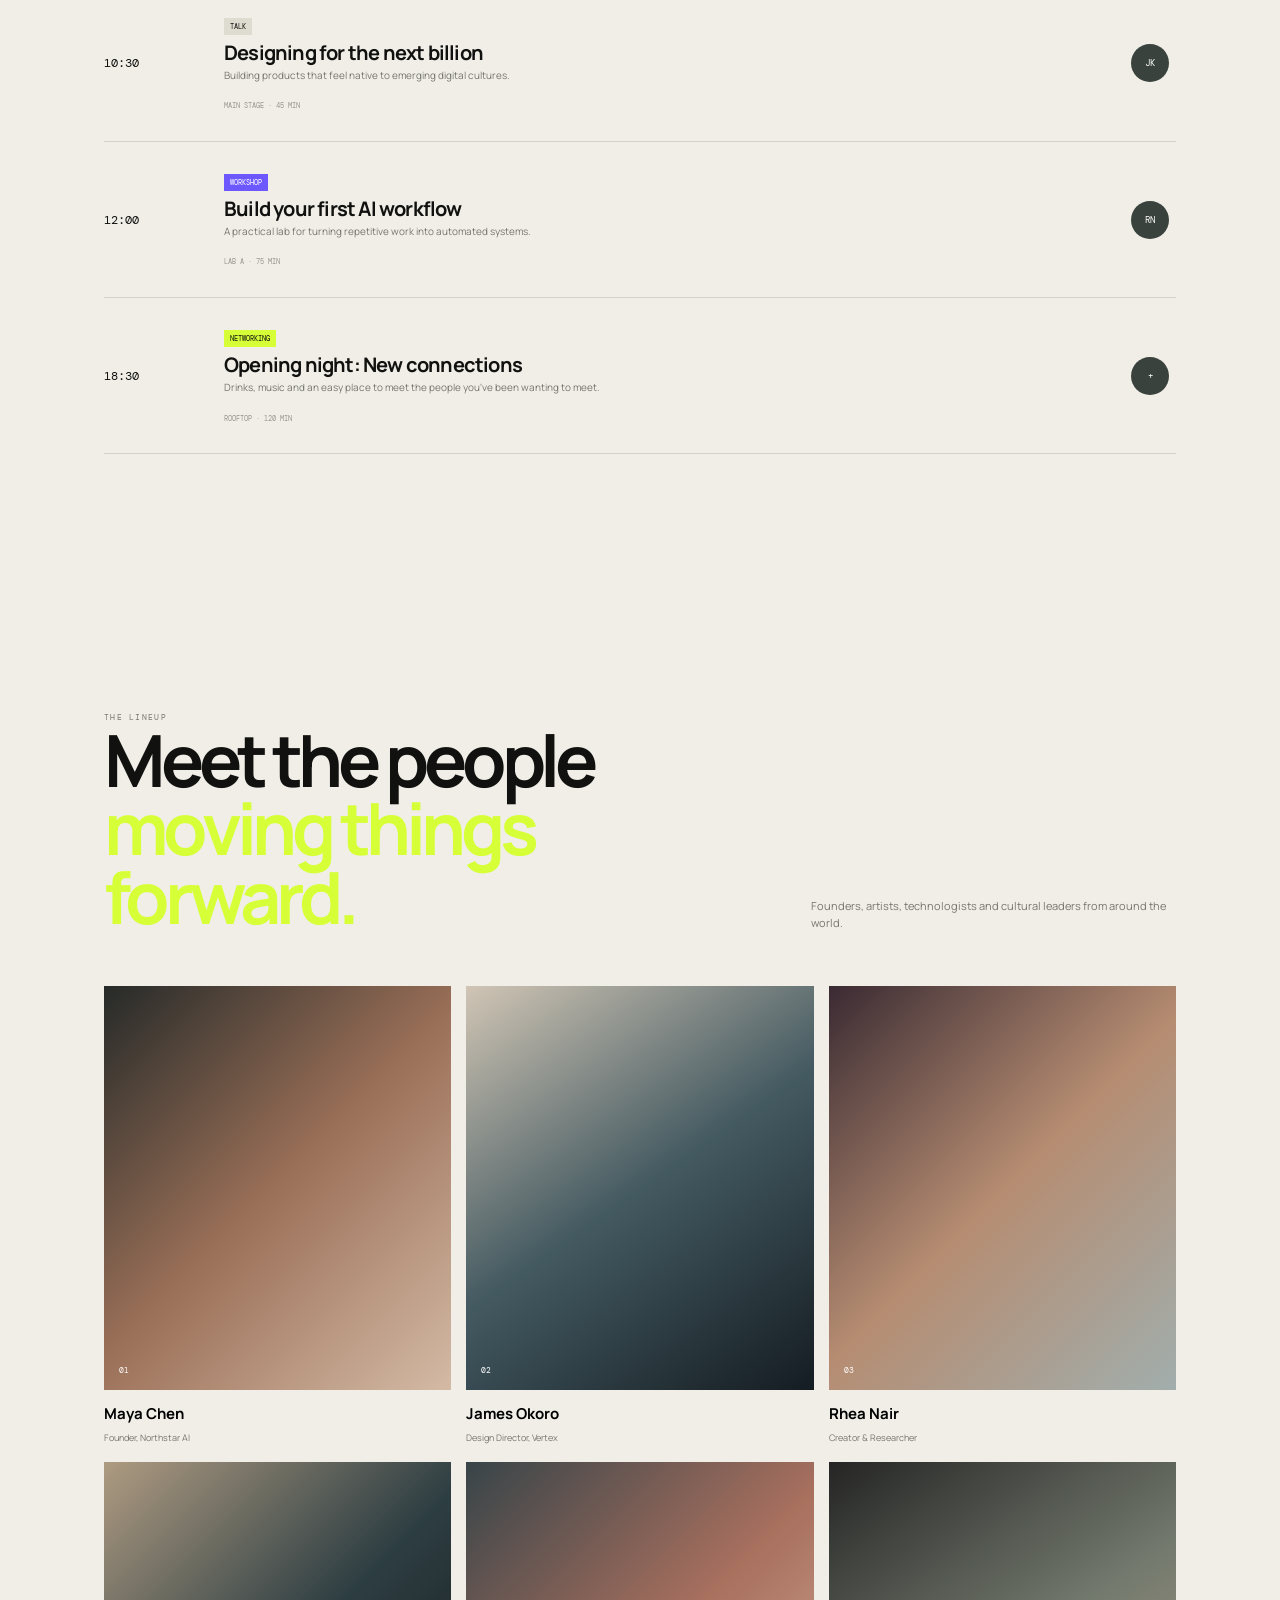
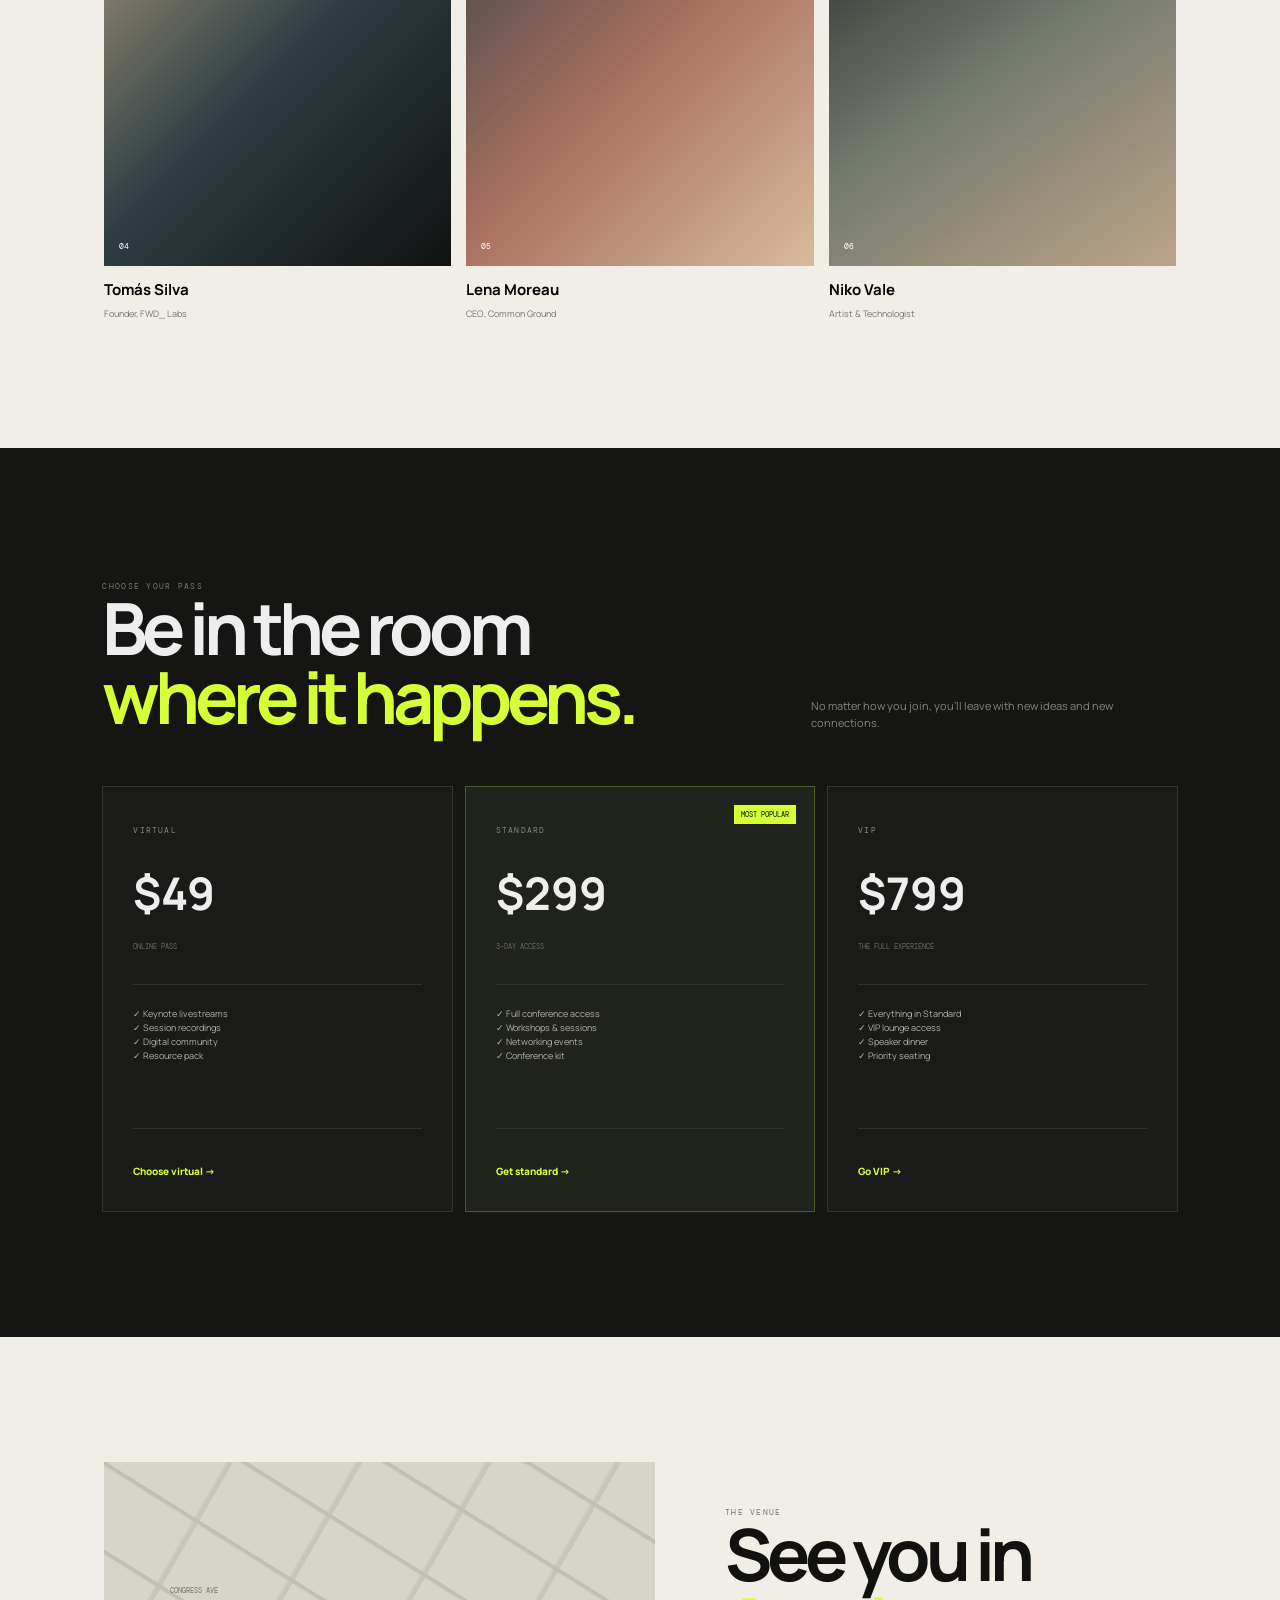
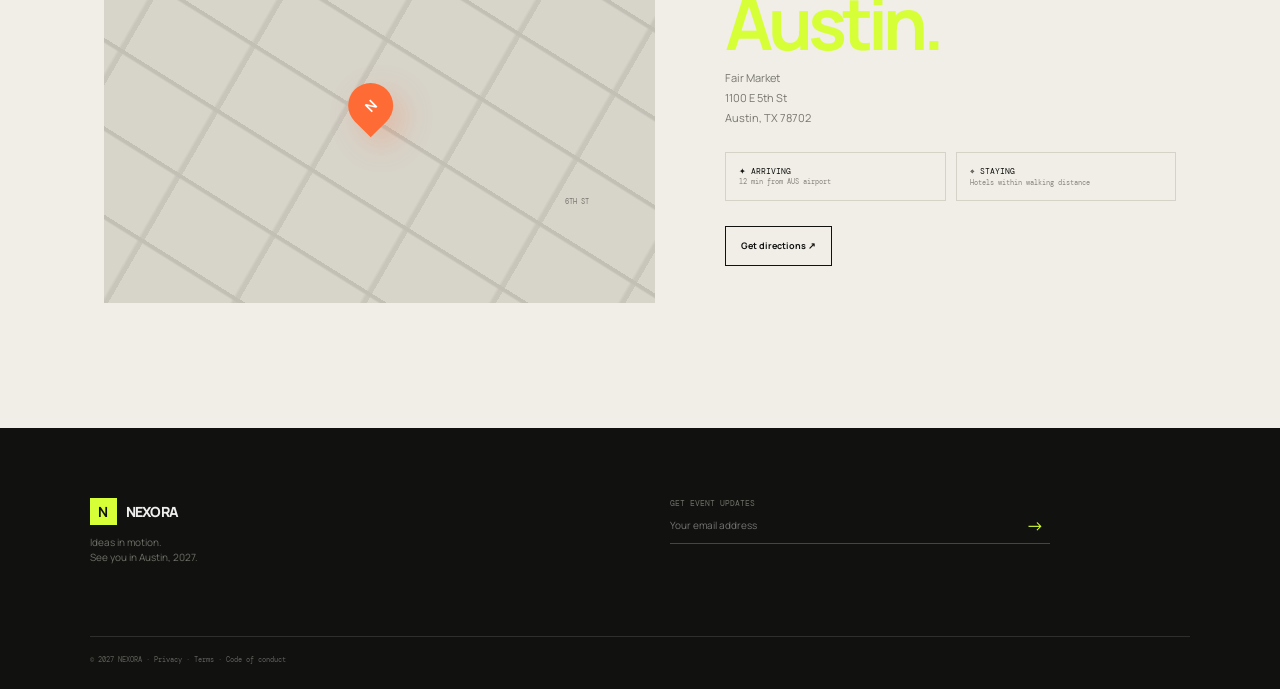
==== commit c90ae9aa: "fix: improve schedule tab semantics and modal state" ====
--- a/index.html
+++ b/index.html
@@ -23,10 +23,10 @@
 <section class="metrics" aria-label="Event highlights"><div><b>60<span>+</span></b><small>Speakers</small></div><div><b>24</b><small>Hours of content</small></div><div><b>2.5<span>K</span></b><small>Attendees</small></div><div><b>18</b><small>Countries</small></div><div class="sponsors"><small>WITH SUPPORT FROM</small><p>vertex　 northstar　 ACME　 ◒ orbit　 FWD_</p></div></section>
 
 <section class="section" id="agenda"><div class="heading"><div><small>THE PROGRAM</small><h2>A full schedule.<br><em>No filler.</em></h2></div><p>From big ideas on the main stage to hands-on workshops, every session is designed to leave you with something useful.</p></div>
-<div class="tabs" role="tablist" aria-label="Conference days"><button class="active" type="button" role="tab" aria-selected="true" data-day="1">DAY 01 <small>OCT 14</small></button><button type="button" role="tab" aria-selected="false" data-day="2">DAY 02 <small>OCT 15</small></button><button type="button" role="tab" aria-selected="false" data-day="3">DAY 03 <small>OCT 16</small></button></div>
-<div class="schedule active" role="tabpanel" data-panel="1"><article><time>09:00</time><div><label>KEYNOTE</label><h3>The age of useful intelligence</h3><p>How AI moves from novelty to infrastructure — and what builders should do next.</p><small>MAIN STAGE · 60 MIN</small></div><i aria-hidden="true">AM</i></article><article><time>10:30</time><div><label>TALK</label><h3>Designing for the next billion</h3><p>Building products that feel native to emerging digital cultures.</p><small>MAIN STAGE · 45 MIN</small></div><i aria-hidden="true">JK</i></article><article><time>12:00</time><div><label class="violet">WORKSHOP</label><h3>Build your first AI workflow</h3><p>A practical lab for turning repetitive work into automated systems.</p><small>LAB A · 75 MIN</small></div><i aria-hidden="true">RN</i></article><article><time>18:30</time><div><label class="lime">NETWORKING</label><h3>Opening night: New connections</h3><p>Drinks, music and an easy place to meet the people you've been wanting to meet.</p><small>ROOFTOP · 120 MIN</small></div><i aria-hidden="true">+</i></article></div>
-<div class="schedule" role="tabpanel" data-panel="2"><article><time>09:30</time><div><label>KEYNOTE</label><h3>Build what matters</h3><p>A founder's guide to choosing problems worth solving.</p><small>MAIN STAGE · 60 MIN</small></div><i aria-hidden="true">LM</i></article><article><time>11:00</time><div><label class="violet">WORKSHOP</label><h3>Prototype at the speed of thought</h3><p>From blank canvas to tested concept in one focused session.</p><small>LAB B · 90 MIN</small></div><i aria-hidden="true">EC</i></article><article><time>14:00</time><div><label>TALK</label><h3>Culture is your product</h3><p>Why the strongest teams design culture as intentionally as interfaces.</p><small>MAIN STAGE · 45 MIN</small></div><i aria-hidden="true">SD</i></article></div>
-<div class="schedule" role="tabpanel" data-panel="3"><article><time>09:30</time><div><label>KEYNOTE</label><h3>Tomorrow is already here</h3><p>The signals that will define the next decade of technology and society.</p><small>MAIN STAGE · 60 MIN</small></div><i aria-hidden="true">NV</i></article><article><time>11:30</time><div><label>TALK</label><h3>The creative advantage</h3><p>How creative teams become the strategic engine of modern companies.</p><small>MAIN STAGE · 45 MIN</small></div><i aria-hidden="true">OP</i></article><article><time>14:30</time><div><label class="violet">WORKSHOP</label><h3>Turn your idea into a launch</h3><p>A tactical session on positioning, distribution and momentum.</p><small>LAB A · 90 MIN</small></div><i aria-hidden="true">BY</i></article></div></section>
+<div class="tabs" role="tablist" aria-label="Conference days"><button class="active" type="button" role="tab" id="day-1-tab" aria-controls="day-1-panel" aria-selected="true" tabindex="0" data-day="1">DAY 01 <small>OCT 14</small></button><button type="button" role="tab" id="day-2-tab" aria-controls="day-2-panel" aria-selected="false" tabindex="-1" data-day="2">DAY 02 <small>OCT 15</small></button><button type="button" role="tab" id="day-3-tab" aria-controls="day-3-panel" aria-selected="false" tabindex="-1" data-day="3">DAY 03 <small>OCT 16</small></button></div>
+<div class="schedule active" id="day-1-panel" role="tabpanel" aria-labelledby="day-1-tab" data-panel="1"><article><time>09:00</time><div><label>KEYNOTE</label><h3>The age of useful intelligence</h3><p>How AI moves from novelty to infrastructure — and what builders should do next.</p><small>MAIN STAGE · 60 MIN</small></div><i aria-hidden="true">AM</i></article><article><time>10:30</time><div><label>TALK</label><h3>Designing for the next billion</h3><p>Building products that feel native to emerging digital cultures.</p><small>MAIN STAGE · 45 MIN</small></div><i aria-hidden="true">JK</i></article><article><time>12:00</time><div><label class="violet">WORKSHOP</label><h3>Build your first AI workflow</h3><p>A practical lab for turning repetitive work into automated systems.</p><small>LAB A · 75 MIN</small></div><i aria-hidden="true">RN</i></article><article><time>18:30</time><div><label class="lime">NETWORKING</label><h3>Opening night: New connections</h3><p>Drinks, music and an easy place to meet the people you've been wanting to meet.</p><small>ROOFTOP · 120 MIN</small></div><i aria-hidden="true">+</i></article></div>
+<div class="schedule" id="day-2-panel" role="tabpanel" aria-labelledby="day-2-tab" data-panel="2" hidden><article><time>09:30</time><div><label>KEYNOTE</label><h3>Build what matters</h3><p>A founder's guide to choosing problems worth solving.</p><small>MAIN STAGE · 60 MIN</small></div><i aria-hidden="true">LM</i></article><article><time>11:00</time><div><label class="violet">WORKSHOP</label><h3>Prototype at the speed of thought</h3><p>From blank canvas to tested concept in one focused session.</p><small>LAB B · 90 MIN</small></div><i aria-hidden="true">EC</i></article><article><time>14:00</time><div><label>TALK</label><h3>Culture is your product</h3><p>Why the strongest teams design culture as intentionally as interfaces.</p><small>MAIN STAGE · 45 MIN</small></div><i aria-hidden="true">SD</i></article></div>
+<div class="schedule" id="day-3-panel" role="tabpanel" aria-labelledby="day-3-tab" data-panel="3" hidden><article><time>09:30</time><div><label>KEYNOTE</label><h3>Tomorrow is already here</h3><p>The signals that will define the next decade of technology and society.</p><small>MAIN STAGE · 60 MIN</small></div><i aria-hidden="true">NV</i></article><article><time>11:30</time><div><label>TALK</label><h3>The creative advantage</h3><p>How creative teams become the strategic engine of modern companies.</p><small>MAIN STAGE · 45 MIN</small></div><i aria-hidden="true">OP</i></article><article><time>14:30</time><div><label class="violet">WORKSHOP</label><h3>Turn your idea into a launch</h3><p>A tactical session on positioning, distribution and momentum.</p><small>LAB A · 90 MIN</small></div><i aria-hidden="true">BY</i></article></div></section>
 
 <section class="section" id="speakers"><div class="heading"><div><small>THE LINEUP</small><h2>Meet the people<br><em>moving things forward.</em></h2></div><p>Founders, artists, technologists and cultural leaders from around the world.</p></div>
 <div class="speakers"><button type="button" data-speaker="maya"><div class="photo p1" aria-hidden="true">01</div><b>Maya Chen</b><small>Founder, Northstar AI</small></button><button type="button" data-speaker="james"><div class="photo p2" aria-hidden="true">02</div><b>James Okoro</b><small>Design Director, Vertex</small></button><button type="button" data-speaker="rhea"><div class="photo p3" aria-hidden="true">03</div><b>Rhea Nair</b><small>Creator & Researcher</small></button><button type="button" data-speaker="tomas"><div class="photo p4" aria-hidden="true">04</div><b>Tomás Silva</b><small>Founder, FWD_ Labs</small></button><button type="button" data-speaker="lena"><div class="photo p5" aria-hidden="true">05</div><b>Lena Moreau</b><small>CEO, Common Ground</small></button><button type="button" data-speaker="niko"><div class="photo p6" aria-hidden="true">06</div><b>Niko Vale</b><small>Artist & Technologist</small></button></div></section>
@@ -38,6 +38,6 @@
 
 <section class="section venue" id="venue"><div class="map" aria-label="Illustrated map placeholder"><b aria-hidden="true">N</b><span>CONGRESS AVE</span><span>6TH ST</span></div><div><small>THE VENUE</small><h2>See you in<br><em>Austin.</em></h2><p>Fair Market<br>1100 E 5th St<br>Austin, TX 78702</p><div class="travel"><span>✦ ARRIVING<br><small>12 min from AUS airport</small></span><span>⌖ STAYING<br><small>Hotels within walking distance</small></span></div><a class="outline" href="#venue">Get directions ↗</a></div></section></main>
 
-<div class="modal" id="modal" role="dialog" aria-modal="true" aria-labelledby="name" aria-describedby="bio"><div class="dialog"><button id="close" type="button" aria-label="Close speaker details">×</button><div class="modal-photo" aria-hidden="true"></div><div><small>FEATURED SPEAKER</small><h2 id="name"></h2><strong id="role"></strong><p id="bio"></p><a href="#speakers">Back to speakers ↗</a></div></div></div>
+<div class="modal" id="modal" aria-hidden="true" role="dialog" aria-modal="true" aria-labelledby="name" aria-describedby="bio"><div class="dialog"><button id="close" type="button" aria-label="Close speaker details">×</button><div class="modal-photo" aria-hidden="true"></div><div><small>FEATURED SPEAKER</small><h2 id="name"></h2><strong id="role"></strong><p id="bio"></p><a href="#speakers">Back to speakers ↗</a></div></div></div>
 <footer><div><a class="brand" href="#top" aria-label="NEXORA home"><b>N</b>NEXORA</a><p>Ideas in motion.<br>See you in Austin, 2027.</p></div><form><label for="email">GET EVENT UPDATES</label><div><input id="email" name="email" type="email" autocomplete="email" required placeholder="Your email address"><button type="submit" aria-label="Subscribe to event updates">→</button></div></form><small>© 2027 NEXORA · Privacy · Terms · Code of conduct</small></footer>
 <script src="js/app.js"></script></body></html>
--- a/css/styles.css
+++ b/css/styles.css
@@ -2,6 +2,7 @@
 :root{--ink:#11110f;--paper:#f0eee7;--muted:#77766f;--line:#d5d2c8;--acid:#d6ff38;--orange:#ff6b35;--violet:#6d58ff;--display:"Manrope",sans-serif;--mono:"DM Mono",monospace}
 *{box-sizing:border-box}html{scroll-behavior:smooth}body{margin:0;background:var(--paper);color:var(--ink);font:14px/1.55 var(--display)}a{color:inherit;text-decoration:none}button,input{font:inherit}button{cursor:pointer}
 header{position:fixed;z-index:20;top:0;left:0;right:0;height:72px;padding:0 7vw;display:flex;align-items:center;justify-content:space-between;color:#fff;mix-blend-mode:difference}.brand{display:flex;align-items:center;gap:9px;font-weight:800;letter-spacing:-.05em}.brand b{display:grid;place-items:center;width:27px;height:27px;background:var(--acid);color:var(--ink)}nav{display:flex;align-items:center;gap:28px;font-size:10px;font-weight:700}nav .cta{padding:10px 14px;background:var(--acid);color:var(--ink)}#menu{display:none;background:none;border:0;color:#fff;font-size:22px}
+.skip-link{position:fixed;top:8px;left:8px;z-index:200;transform:translateY(-200%);padding:10px 14px;background:var(--acid);color:var(--ink);font-weight:800;line-height:1;border-radius:2px;transition:transform .15s ease}.skip-link:focus{transform:translateY(0);outline:2px solid #fff;outline-offset:2px}
 .hero{position:relative;min-height:100svh;padding:110px 7vw 80px;display:flex;align-items:center;color:#fff;overflow:hidden;background:#181914}.hero-bg{position:absolute;inset:0;background:linear-gradient(90deg,#11120fdd,#11120f55),radial-gradient(circle at 75% 35%,#d6ff3830,transparent 25%),linear-gradient(125deg,#2b2d26,#131512 55%,#30332a)}.hero:after{content:"";position:absolute;inset:0;opacity:.14;background:linear-gradient(#fff 1px,transparent 1px),linear-gradient(90deg,#fff 1px,transparent 1px);background-size:80px 80px}.hero-copy,.count,.scroll{position:relative;z-index:2}.hero-copy{max-width:850px}.meta{font:9px var(--mono);letter-spacing:.12em;color:#c8c7c0}.meta i{display:inline-block;width:5px;height:5px;margin:0 10px;border-radius:50%;background:var(--acid)}.kicker{display:block;margin-top:65px;color:var(--acid);font:10px var(--mono);letter-spacing:.16em}h1,h2,h3{line-height:.95;letter-spacing:-.07em;margin:0}h1{font-size:clamp(62px,11vw,160px)}h1 em,h2 em{color:var(--acid);font-style:normal}.hero p{max-width:430px;color:#bbbcb4;font-size:14px}.actions{display:flex;gap:22px;align-items:center;font-size:10px;font-weight:700}.button{display:inline-block;padding:13px 17px;background:var(--acid);color:var(--ink)}.count{position:absolute;right:7vw;bottom:75px}.count small{color:#898a82;font:8px var(--mono);letter-spacing:.14em}.count div{margin-top:6px;font:27px var(--mono)}.count div b{color:#fff}.count div b:not(:last-child){margin-right:10px}.count span{color:#777870;font:7px var(--mono)}.scroll{position:absolute;bottom:35px;left:7vw;color:#777870;font:7px var(--mono);letter-spacing:.15em}
 .metrics{display:grid;grid-template-columns:repeat(4,1fr) 2.2fr;padding:25px 7vw;border-bottom:1px solid var(--line);background:#e8e6de}.metrics>div{padding:10px 22px;border-right:1px solid var(--line)}.metrics>div:first-child{padding-left:0}.metrics b{display:block;font-size:28px;letter-spacing:-.06em}.metrics b span{color:var(--orange)}.metrics small{color:var(--muted);font:8px var(--mono)}.sponsors{border:0!important}.sponsors p{color:#99978f;font-size:11px}
 .section{max-width:1200px;margin:auto;padding:125px 5vw}.heading{display:grid;grid-template-columns:1.15fr .65fr;gap:60px;align-items:end;margin-bottom:55px}.heading>div>small,.venue>div>small,.dialog>div>small{color:var(--muted);font:8px var(--mono);letter-spacing:.16em}.heading h2,.venue h2{font-size:clamp(42px,6vw,72px)}.heading>p{margin:0;color:#77766f;font-size:11px}.tabs{display:flex;border-bottom:1px solid var(--line)}.tabs button{flex:1;padding:15px;border:0;border-bottom:2px solid transparent;background:none;text-align:left;font:700 10px var(--mono);color:#929089}.tabs button small{display:block;font:7px var(--mono)}.tabs button.active{border-color:var(--ink);color:var(--ink)}.schedule{display:none}.schedule.active{display:block}.schedule article{display:grid;grid-template-columns:95px 1fr 45px;gap:25px;align-items:center;padding:27px 0;border-bottom:1px solid var(--line);transition:.2s}.schedule article:hover{padding-left:10px;background:#e8e6de}.schedule time{font:12px var(--mono)}.schedule label{display:inline-block;padding:4px 6px;background:#dedbd1;font:7px var(--mono)}.schedule label.violet{background:var(--violet);color:#fff}.schedule label.lime{background:var(--acid)}.schedule h3{margin:8px 0 6px;font-size:20px;letter-spacing:-.04em}.schedule p{max-width:620px;margin:0 0 9px;color:#77766f;font-size:10px}.schedule article>div>small{color:#99978f;font:7px var(--mono)}.schedule article>i{display:grid;place-items:center;width:38px;height:38px;border-radius:50%;background:#39423d;color:#fff;font:9px var(--mono);font-style:normal}
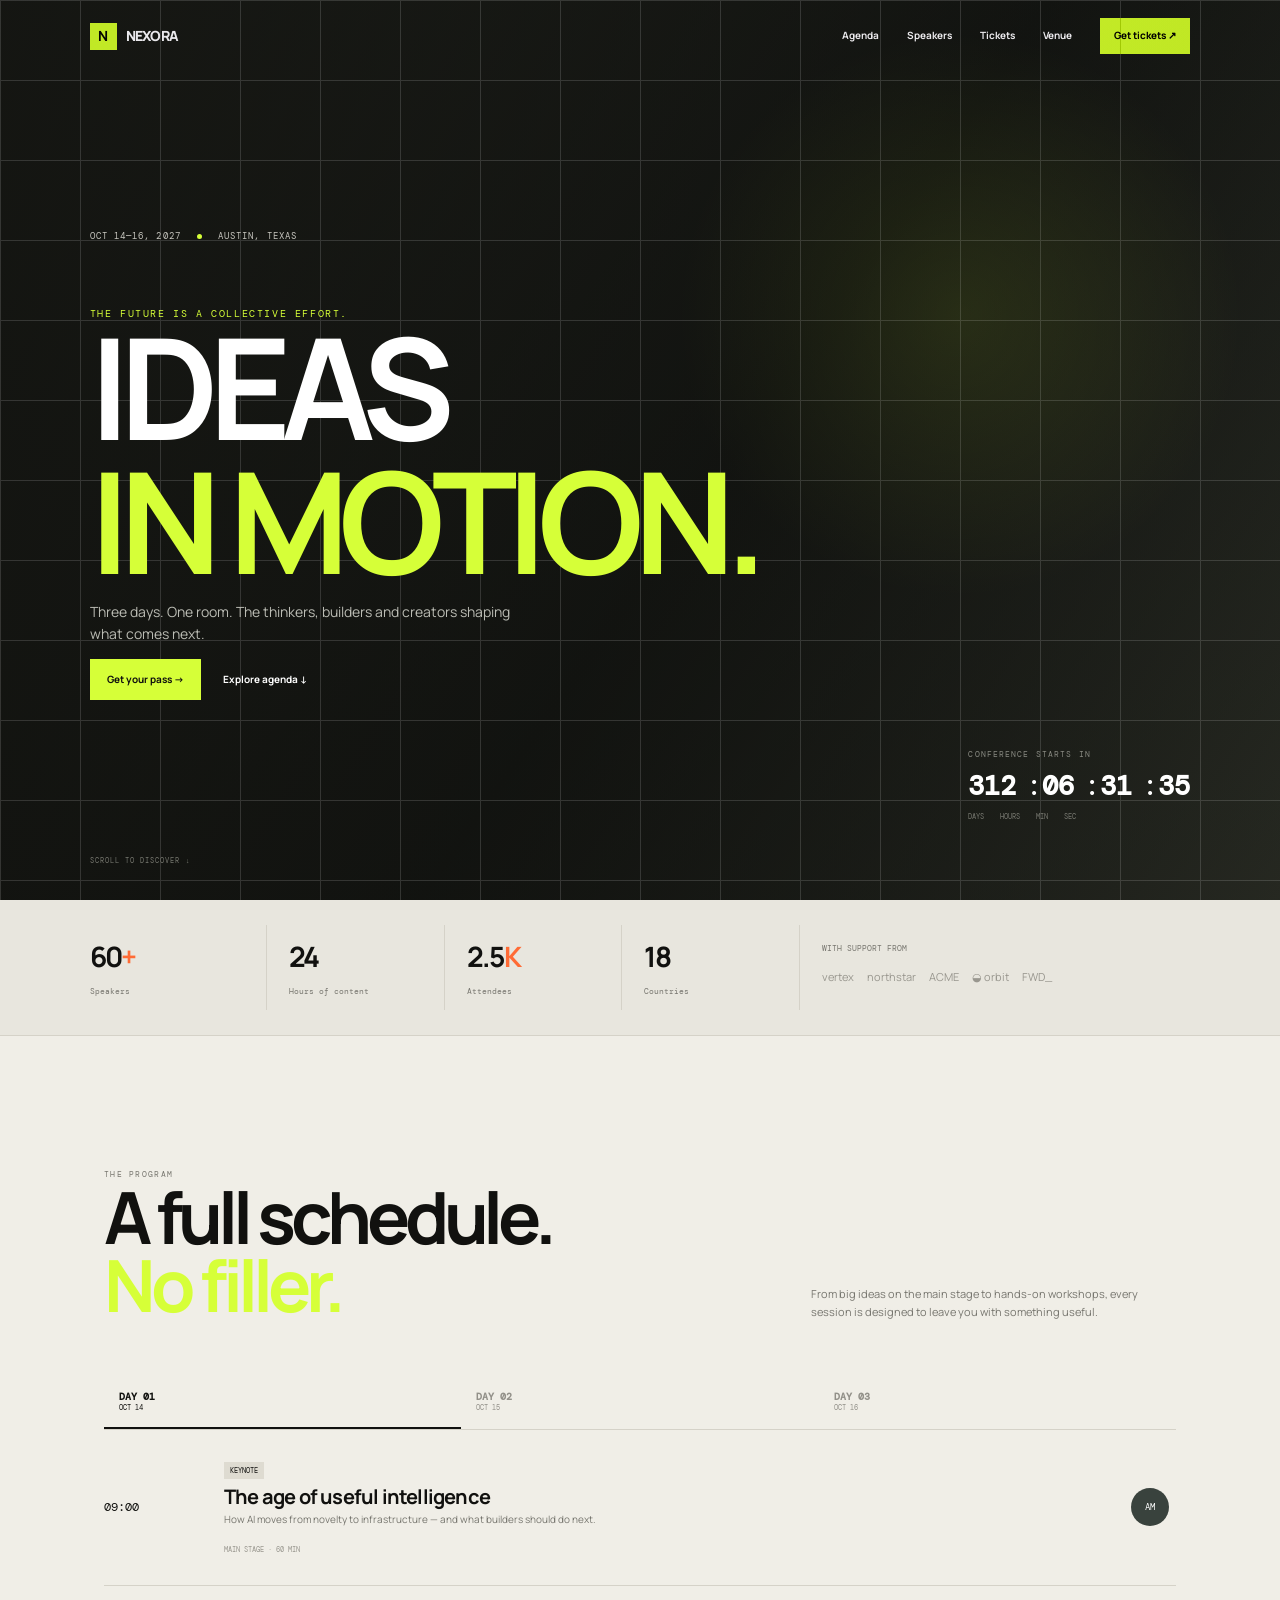
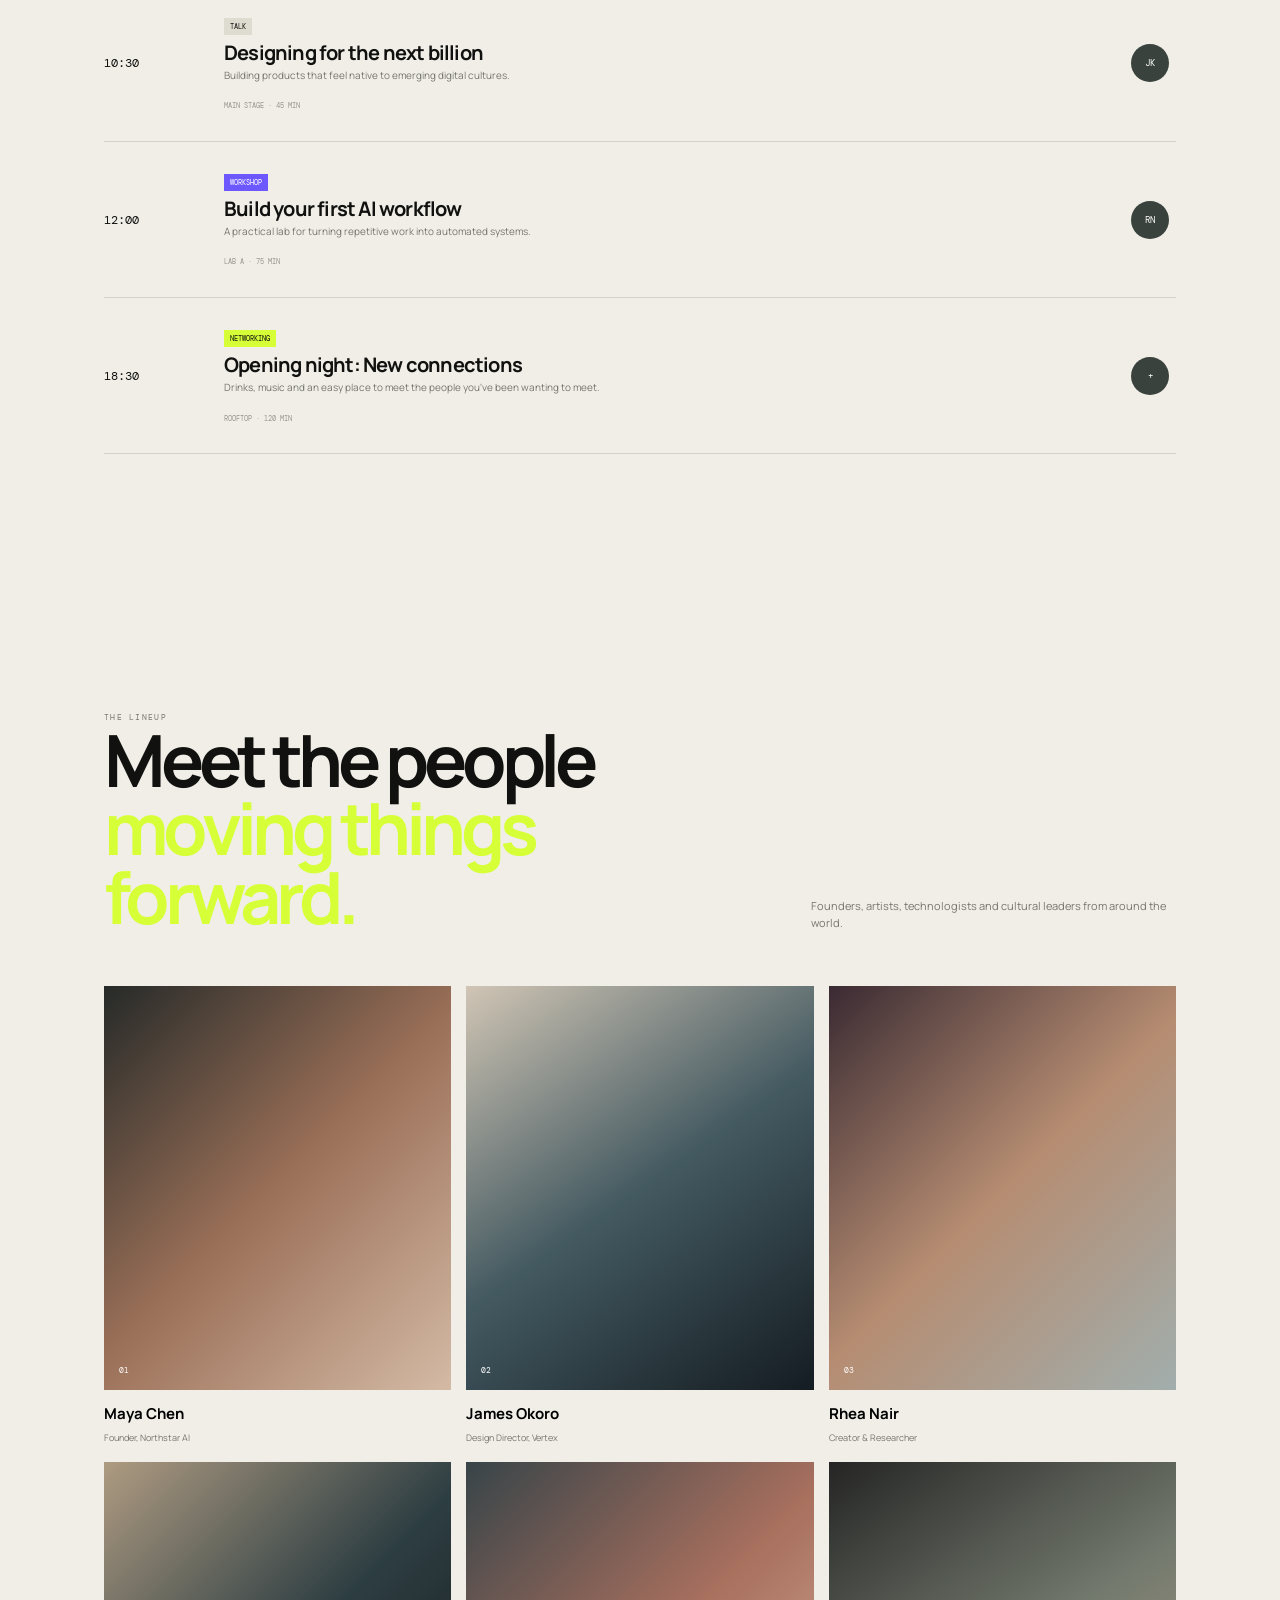
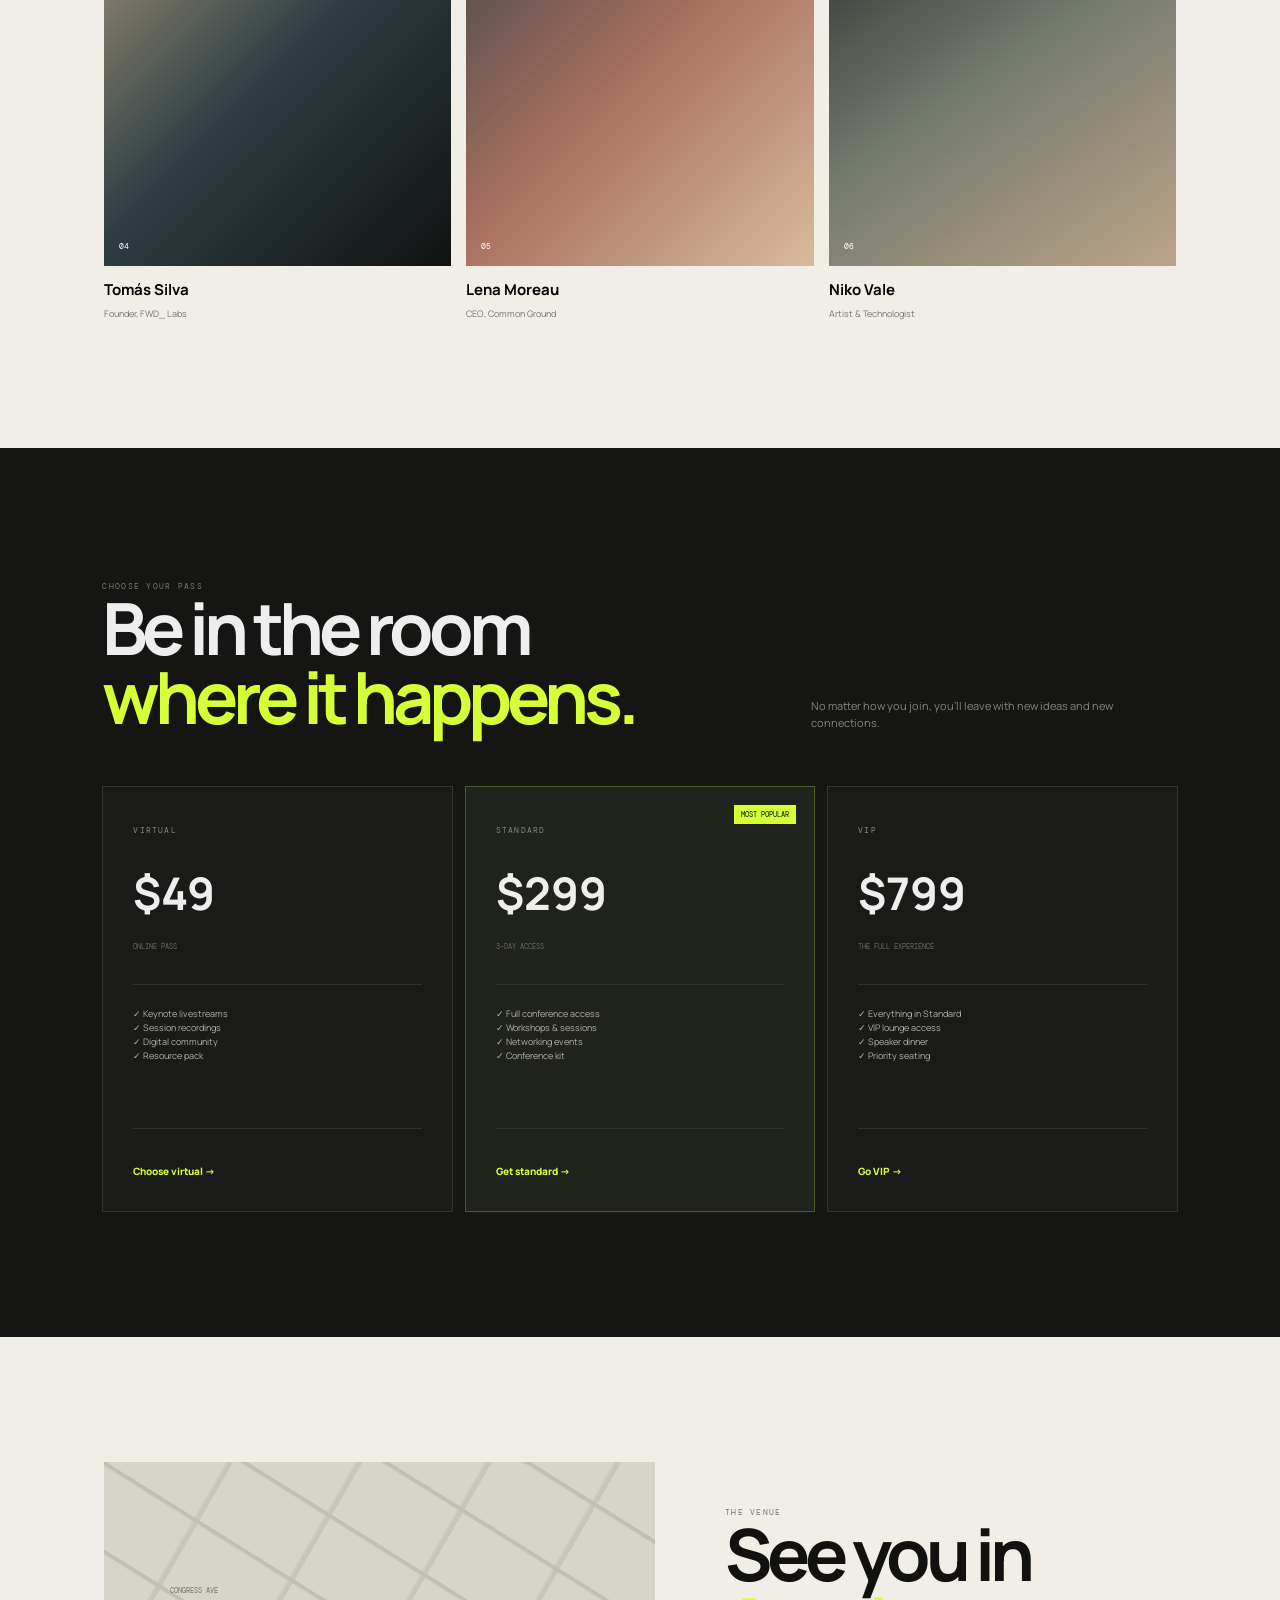
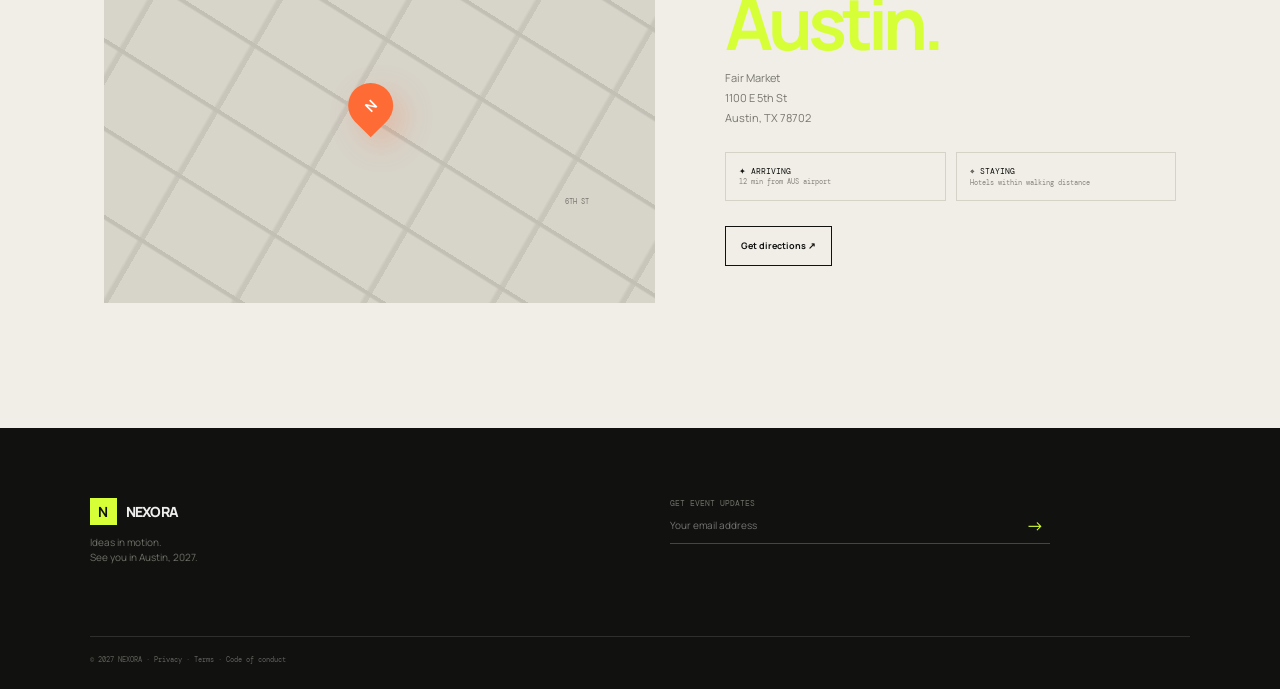
==== commit dc031000: "seo: strengthen metadata and add favicon" ====
--- a/index.html
+++ b/index.html
@@ -2,6 +2,7 @@
 <meta charset="utf-8"><meta name="viewport" content="width=device-width,initial-scale=1">
 <meta name="description" content="NEXORA — premium event and conference landing page template for conferences, summits and creative events.">
 <meta name="robots" content="index,follow">
+<meta name="theme-color" content="#11110f">
 <link rel="canonical" href="https://dev-muhadz.github.io/nexora-event-conference-template/">
 <meta property="og:type" content="website">
 <meta property="og:title" content="NEXORA — Ideas in Motion">
@@ -12,6 +13,7 @@
 <meta name="twitter:title" content="NEXORA — Ideas in Motion">
 <meta name="twitter:description" content="A premium responsive event and conference landing page template built with HTML5, CSS3 and Vanilla JavaScript.">
 <title>NEXORA — Ideas in Motion</title>
+<link rel="icon" href="favicon.svg" type="image/svg+xml">
 <link rel="preconnect" href="https://fonts.googleapis.com"><link rel="preconnect" href="https://fonts.gstatic.com" crossorigin>
 <link href="https://fonts.googleapis.com/css2?family=DM+Mono&family=Manrope:wght@400;600;700;800&display=swap" rel="stylesheet">
 <link rel="stylesheet" href="css/styles.css"></head><body>
--- a/css/styles.css
+++ b/css/styles.css
@@ -10,6 +10,6 @@
 .dark{max-width:none;padding-left:8vw;padding-right:8vw;background:#151614;color:#eee}.dark .heading>p{color:#85857e}.tickets{display:grid;grid-template-columns:repeat(3,1fr);gap:12px}.tickets article{position:relative;padding:30px;border:1px solid #32342e;background:#1a1b18}.tickets article.best{border-color:#d6ff3840;background:#20221c}.best>b{position:absolute;top:18px;right:18px;padding:5px 7px;background:var(--acid);color:var(--ink);font:7px var(--mono)}.tickets article>small{color:#85867d;font:8px var(--mono);letter-spacing:.15em}.tickets strong{display:block;margin:20px 0 4px;font-size:45px}.tickets article>em{color:#65665f;font:7px var(--mono);font-style:normal}.tickets ul{min-height:145px;margin:30px 0;padding:22px 0;border-top:1px solid #30322d;border-bottom:1px solid #30322d;list-style:none;color:#b1b1a8;font-size:9px}.tickets a{color:var(--acid);font-size:10px;font-weight:800}
 .venue{display:grid;grid-template-columns:1.1fr .9fr;gap:70px;align-items:center}.map{position:relative;aspect-ratio:1.25;overflow:hidden;background:#d7d4ca;background-image:repeating-linear-gradient(32deg,transparent 0 70px,#c2bfb5 72px 75px),repeating-linear-gradient(120deg,transparent 0 105px,#c8c5bb 108px 112px)}.map b{position:absolute;top:50%;left:50%;transform:translate(-50%,-50%);display:grid;place-items:center;width:45px;height:45px;border-radius:50% 50% 50% 0;rotate:-45deg;background:var(--orange);color:#fff;box-shadow:0 15px 30px #ff6b3540}.map span{position:absolute;color:#77766f;font:7px var(--mono)}.map span:first-of-type{left:12%;top:28%}.map span:last-of-type{right:12%;bottom:22%}.venue p{color:#77766f;font-size:11px;line-height:1.8}.travel{display:grid;grid-template-columns:1fr 1fr;gap:10px;margin:25px 0}.travel span{padding:13px;border:1px solid var(--line);font:8px var(--mono)}.travel small{color:#89877f;font-size:7px}.outline{display:inline-block;padding:12px 15px;border:1px solid var(--ink);font-size:9px;font-weight:700}
 .modal{position:fixed;inset:0;z-index:100;display:none;place-items:center;padding:20px;background:#11110fcc;backdrop-filter:blur(10px)}.modal.open{display:grid}.dialog{position:relative;width:min(700px,100%);display:grid;grid-template-columns:.75fr 1fr;gap:30px;padding:25px;background:var(--paper);color:var(--ink)}.dialog button{position:absolute;right:10px;top:10px;width:30px;height:30px;border:0;background:var(--ink);color:#fff;font-size:18px}.modal-photo{min-height:300px;background:linear-gradient(145deg,#2e3633,#c37b5b,#d8c1a5)}.dialog h2{margin:15px 0 8px;font-size:40px}.dialog p{color:#77766f;font-size:11px}.dialog a{color:var(--orange);font-size:10px;font-weight:800}
-footer{padding:70px 7vw 25px;background:var(--ink);color:#eee;display:grid;grid-template-columns:1fr 1fr;gap:60px}footer p{color:#6f7069;font-size:10px}footer form{max-width:380px}footer label{display:block;color:#6f7069;font:8px var(--mono)}footer form div{display:flex;border-bottom:1px solid #454640}footer input{flex:1;padding:10px 0;border:0;outline:0;background:none;color:#fff;font-size:10px}footer form button{border:0;background:none;color:var(--acid);font-size:18px}footer>small{grid-column:1/-1;padding-top:18px;border-top:1px solid #2f302c;color:#5f605a;font:7px var(--mono)}
+body.nav-open,body.modal-open{overflow:hidden}footer{padding:70px 7vw 25px;background:var(--ink);color:#eee;display:grid;grid-template-columns:1fr 1fr;gap:60px}footer p{color:#6f7069;font-size:10px}footer form{max-width:380px}footer label{display:block;color:#6f7069;font:8px var(--mono)}footer form div{display:flex;border-bottom:1px solid #454640}footer input{flex:1;padding:10px 0;border:0;outline:0;background:none;color:#fff;font-size:10px}footer form button{border:0;background:none;color:var(--acid);font-size:18px}footer>small{grid-column:1/-1;padding-top:18px;border-top:1px solid #2f302c;color:#5f605a;font:7px var(--mono)}
 @media(max-width:850px){.metrics{grid-template-columns:repeat(4,1fr)}.sponsors{grid-column:1/-1;padding-left:0!important;border-top:1px solid var(--line)!important}.heading,.venue{grid-template-columns:1fr;gap:25px}.tickets{grid-template-columns:1fr}}
 @media(max-width:650px){header{height:62px;padding:0 20px}#menu{display:block}nav{position:fixed;inset:62px 0 0 auto;width:250px;padding:35px 25px;display:flex;flex-direction:column;align-items:flex-start;background:#11110f;color:#fff;transform:translateX(100%);transition:.3s;mix-blend-mode:normal}nav.open{transform:translateX(0)}.hero{min-height:760px;padding:100px 25px}.count{left:25px;right:auto;bottom:80px}.scroll{left:25px}.metrics{grid-template-columns:1fr 1fr;padding:20px 25px}.sponsors{grid-column:1/-1}.section{padding:85px 25px}.schedule article{grid-template-columns:55px 1fr 35px;gap:12px}.schedule h3{font-size:16px}.speakers{grid-template-columns:1fr 1fr}.dialog{grid-template-columns:1fr}.modal-photo{min-height:190px}footer{grid-template-columns:1fr}.footer-bottom{display:block}}@media(max-width:390px){h1{font-size:55px}.count{font-size:22px}.schedule article{grid-template-columns:45px 1fr}.schedule article>i{display:none}}
